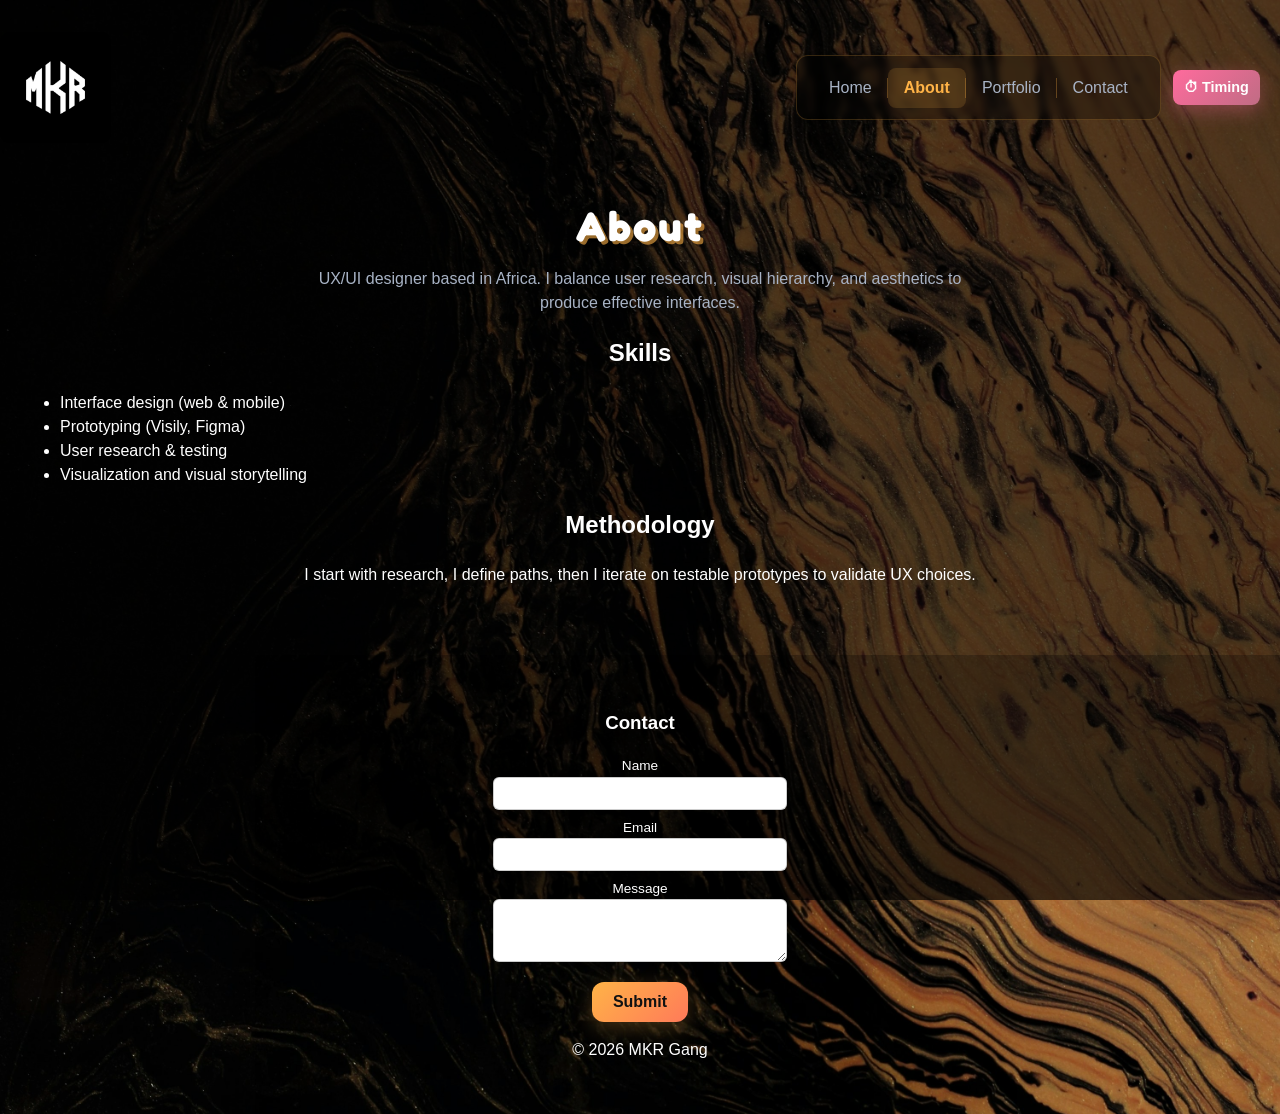
==== about.html @ 8e2d9b53 "update" ====
<!doctype html>
<html lang="en">

<head>
  <meta charset="utf-8">
  <!-- ASTUCE RESPONSIVE: Meta viewport permet l'adaptation au reste de l'écran selon la largeur du device -->
  <meta name="viewport" content="width=device-width, initial-scale=1.0">
  <!-- <meta http-equiv="refresh" content="45"> Auto refresh page after 11sec  -->
  <title>Portfolio — About</title>
  <link rel="stylesheet" href="assets/css/styles.css">
  <link rel="preconnect" href="https://fonts.googleapis.com">
  <link rel="preconnect" href="https://fonts.gstatic.com" crossorigin>
  <link href="https://fonts.googleapis.com/css2?family=Fredoka:wght@400;600;700&family=Markazi+Text:wght@400..700&family=Playfair+Display:ital,wght@0,400..900;1,400..900&family=Vollkorn:ital,wght@0,400..900;1,400..900&display=swap" rel="stylesheet">
</head>

<body>
  <header class="site-header">
    <div class="container header-inner">
      <a class="brand" href="index.html">
        <img src="assets/img/Logo mkr.jpg" alt="mkr-logo">
      </a>
      <div class="header-right">
        <button id="nav-toggle" class="nav-toggle" aria-expanded="false" aria-controls="main-nav">Menu</button>
        <nav id="main-nav" class="main-nav" aria-label="Navigation principale">
          <ul>
            <li><a href="index.html">Home</a></li>
            <li><a href="about.html">About</a></li>
            <li><a href="portfolio.html">Portfolio</a></li>
            <li><a href="index.html#contact">Contact</a></li>
          </ul>
        </nav>
        <a class="btn-timing" href="">⏱ Timing</a>
      </div>
    </div>
  </header>

  <main class="container">
    <h1>About</h1>
    <p class="lead">UX/UI designer based in Africa. I balance user research, visual hierarchy, and aesthetics to produce effective interfaces.</p>

    <section>
      <h2>Skills</h2>
      <ul>
        <li>Interface design (web & mobile)</li>
        <li>Prototyping (Visily, Figma)</li>
        <li>User research & testing</li>
        <li>Visualization and visual storytelling</li>
      </ul>
    </section>

    <section>
      <h2>Methodology</h2>
      <p>I start with research, I define paths, then I iterate on testable prototypes to validate UX choices.</p>
    </section>

  </main>

  <footer class="site-footer">
    <div class="container footer-inner">
      <div class="footer-info">
        <div id="contact" class="footer-contact">
        <h3>Contact</h3>
        <form id="footer-contact-form">
          <label for="name">Name</label>
          <input id="name" name="name" required>
          <label for="email">Email</label>
          <input id="email" name="email" type="email" required>
          <label for="message">Message</label>
          <textarea id="message" name="message" rows="3" required></textarea>
          <button type="submit" class="btn">Submit</button>
          <p id="contact-feedback" class="feedback" aria-live="polite"></p>
        </form>
        <p>&copy; <span id="year"></span> MKR Gang</p>
      </div>
    </div>
  </footer>

  <button id="back-to-top" class="back-to-top" type="button" aria-label="Back to top">↑</button>

  <script src="assets/js/main.js"></script>
</body>
</html>
---- assets/css/styles.css ----
/* ========================================
   DOCUMENTATION: RESPONSIVE DESIGN & TABLET ADAPTATION
   ======================================== 
   
   This CSS file contains a complete responsive strategy with 3 breakpoints:

1. PC (default): 1400px - 1024px

2. TABLET (max-width: 1024px): 1024px - 800px

3. SMALL TABLET (max-width: 800px): less than 800px

BASIC PRINCIPLES:

- Mobile-First vs. Desktop-First: Here we use Desktop-First (PC styles by default, then progressively scale down)

- Fluid vs. Rigid: Dimensions adapt progressively with media queries

- Flexible Grid: Grids transition from 3 columns → 2 columns → 1 column

- Adaptive Images: Images gradually reduce their dimensions

KEY TIPS:

a) Use max-width to apply styles up to a certain width

b) Use rem/em instead of px for better Scalability

c) Test on multiple devices (Chrome DevTools)

d) Avoid overflows by setting `width: 100%` on images

e) Use flexbox/grid for a natural, responsive layout
*/

:root {
  --bg:#0f1724;
  --card:#0b1220;
  --muted:#a8b3c5;
  --accent:#ffb347;
  --accent-2:#ff7a59;
  --white:#ffffff;
  --max-width:1400px;
}

* {
    box-sizing:border-box;
}

/* Guarantee the background spans at least the full viewport height */
html, body {
    min-height: 100%;
}

body {
    font-family:Inter,Segoe UI,Arial,Helvetica,sans-serif;
    margin:0;
    /* Background image for the whole site */
    background-image: url("../img/Portfolio\ bg.jpg");
    background-size: cover;
    background-position: center top;
    background-attachment: fixed;
    background-repeat: no-repeat;
    color:var(--white);
    line-height:1.5;
    animation: slideBackground 15s ease-in-out infinite;
}

@keyframes slideBackground {
    0%, 100% { background-position: center; }
    50% { background-position: calc(center + 20px) calc(center + 20px); }
}

/* Dark overlay to keep text readable; uses a pseudo element so the image stays visible */
body::before {
    content: "";
    position:fixed;
    inset:0;
    background: rgba(0,0,0,0.65); /* adjust alpha for more/less transparency */
    pointer-events:none;
    z-index:0;
}

/* Ensure main structural sections appear above the overlay */
.site-header, main, .site-footer {
    position:relative;
    z-index:1;
}

.container {
    max-width:var(--max-width);
    margin:0 auto;
    padding:1.25rem;
}

.site-header {
    background:transparent;
    padding:.75rem 0;
}

/* Reduce left padding in header so logo sits closer to the viewport edge */
.site-header .container {
    padding-left:0;
    padding-right:1.25rem;
}

.header-inner {
    display:flex;
    align-items:center;
    justify-content:space-between;
    
}

.brand {
    font-weight:700;
    color:var(--white);
    text-decoration:none;
    margin: left -1px; /* nudge the brand slightly left to sit nearer the edge */
}

.brand img {
    display: block;
    width: 111px;
    height: 111px;
    object-fit:cover;
    border-radius:11px;
}

/* Header right group (nav + CTA) */
.header-right {
    display:flex;
    align-items:center;
    gap:0.75rem;
}

.header-cta {
    display:inline-block;
    padding:.4rem .7rem;
    border-radius:8px;
    background:linear-gradient(90deg,var(--accent),var(--accent-2));
    color:#111;
    text-decoration:none;
    font-weight:600;
}

.btn.small {
    padding:.35rem .6rem;
    border-radius:6px;
    font-size:0.95rem;
}

.main-nav {
    background:rgba(0,0,0,0.3);
    padding:0.7rem 1rem;
    border-radius:12px;
    border:1px solid rgba(255,179,71,0.2);
    backdrop-filter:blur(3px);
    opacity: 0;
    transform: translateY(-10px);
    transition: opacity 0.3s ease, transform 0.3s ease;
    pointer-events: none;
}

/* When nav is active (open), apply visible state */
.main-nav, .nav-active {
    opacity: 1;
    transform: translateY(0);
    pointer-events: auto;
}

.main-nav ul {
    list-style:none;
    margin:0;
    padding:0;
    display:flex;
    gap:0;
}

.main-nav li {
    position:relative;
}

.main-nav li:not(:last-child)::after {
    content:"";
    position:absolute;
    right:0;
    top:50%;
    transform:translateY(-50%);
    height:20px;
    width:1px;
    background:rgba(255,179,71,0.3);
}

.main-nav a {
    color:var(--muted);
    text-decoration:none;
    padding:0.5rem 1rem;
    display:block;
    transition:all 0.3s ease;
    position:relative;
}

.main-nav a:hover {
    color:var(--accent);
    background:rgba(255,179,71,0.1);
    border-radius:8px;
}

/* Active navigation link (current page) */
.main-nav a.nav-active {
    color:var(--accent);
    background:rgba(255,179,71,0.15);
    border-radius:8px;
    font-weight:600;
}

.nav-toggle {
    display:none !important;
    position:fixed;
    top:1rem;
    right:1rem;
    z-index:1001;
    background:transparent;
    border:none;
    padding:0;
    width:44px;
    height:44px;
    cursor:pointer;
    -webkit-tap-highlight-color:transparent;
}

.nav-toggle::before, .nav-toggle::after {
    content:'';
    display:block;
    position:absolute;
    width:24px;
    height:2px;
    background:var(--text);
    left:10px;
    transition:transform 0.3s ease, opacity 0.3s ease;
}

.nav-toggle::before {
    top:12px;
}

.nav-toggle::after {
    bottom:12px;
}

/* Middle line (created with box-shadow) */
.nav-toggle {
    box-shadow:inset 0 10px 0 0 var(--text);
    transition:box-shadow 0.3s ease;
}

.nav-toggle[aria-expanded="true"] {
    box-shadow:none;
}

/* Top line rotation */
.nav-toggle[aria-expanded="true"]::before {
    transform:translateY(10px) rotate(45deg);
}

/* Bottom line rotation */
.nav-toggle[aria-expanded="true"]::after {
    transform:translateY(-10px) rotate(-45deg);
}

.nav-toggle:hover {
    opacity:0.8;
}

.hero {
    padding:2rem 0;
    text-align:center;
}

.hero, .lead {
    color:var(--muted);
    max-width:42rem;
    margin:0 auto 0.6rem;
}

/* Cartoon-style heading with playful typography */
h1 {
    font-family:'Fredoka', sans-serif;
    font-size:2.6rem;
    font-weight:700;
    letter-spacing:0.05em;
    color:var(--white);
    text-shadow:3px 3px 0px rgba(255,179,71,0.6), 6px 6px 0px rgba(0,0,0,0.3);
    margin:0 0 0.6rem 0;
}

/* Center h1 and the immediately following paragraph */
h1, h1 + p {
    text-align: center;
}

/* Center paragraphs within main (for about.html and similar pages) */
main p {
    text-align: center;
}

/* Center all second-level headings */
h2 {
    text-align: center;
    margin-left: 0;
    margin-right: 0;
}

/* Hero image: crop, center and optimized for PC */
.hero-img {
    /*
    ASTUCE RESPONSIVE: object-fit et object-position permettent de contrôler 
    comment l'image se redimensionne
    - object-fit: cover = l'image remplit tout l'espace sans distortion
    - object-position: center = garde le centre de l'image visible
    
    ASTUCE: Les dimensions (320x320px) seront réduites progressivement en media query:
    - Tablette: 320x320px (même taille)
    - Petite tablette: 280x280px (réduction de 12%)
    - Mobile: 200x200px (réduction supplémentaire de 28%)
    */
    display:block;
    width: 320px;
    height:320px;
    margin:0 auto 0.9rem;
    object-fit:cover;
    object-position:center;
    border-radius:8px;
    box-shadow:0 8px 20px rgba(0,0,0,0.4);
}

/* Scroll / reveal animations */
.animate-fade {
    opacity:0;
    transform:translateY(18px);
    transition:opacity 600ms cubic-bezier(.22,.9,.36,1), transform 600ms cubic-bezier(.22,.9,.36,1);
    will-change: opacity, transform;
}

.animate-fade.in-view {
    opacity:1;
    transform:translateY(0);
}

/* Parallax container hint */
.parallax {
    transform:translateY(0);
    will-change:transform;
}

/* Elegant CTA buttons */
.btn {
    background:linear-gradient(135deg,var(--accent),var(--accent-2));
    color:#111;
    padding:.7rem 1.3rem;
    border-radius:12px;
    border:none;
    text-decoration:none;
    cursor:pointer;
    font-weight:600;
    font-size:1rem;
    transition:all 0.3s cubic-bezier(0.34, 1.56, 0.64, 1);
    box-shadow:0 6px 20px rgba(255,179,71,0.25);
    display:inline-block;
    position:relative;
    overflow:hidden;
}

.btn::before {
    content:"";
    position:absolute;
    inset:0;
    background:linear-gradient(135deg,rgba(255,255,255,0.2),transparent);
    opacity:0;
    transition:opacity 0.3s ease;
}

.btn:hover {
    transform:translateY(-3px);
    box-shadow:0 12px 30px rgba(255,179,71,0.35);
}

.btn:hover::before {
    opacity:1;
}

.btn.small {
    padding:.5rem .9rem;
    font-size:0.9rem;
    border-radius:10px;
}

.back-to-top {
    position:fixed;
    right:1.15rem;
    bottom:1.15rem;
    width:46px;
    height:46px;
    display:flex;
    align-items:center;
    justify-content:center;
    border:none;
    border-radius:50%;
    background:linear-gradient(135deg,var(--accent),var(--accent-2));
    color:#111;
    font-weight:700;
    cursor:pointer;
    box-shadow:0 10px 28px rgba(0,0,0,0.35);
    opacity:0;
    transform:translateY(12px);
    transition:opacity 0.25s ease, transform 0.25s ease;
    z-index:1400;
    pointer-events:none;
}

.back-to-top.show {
    opacity:1;
    transform:translateY(0);
    pointer-events:auto;
}

.back-to-top:focus-visible {
    outline:2px solid var(--accent);
    outline-offset:3px;
}

.grid {
    /* 
    ASTUCE RESPONSIVE: grid-template-columns avec repeat() permet une adaptation facile
    - repeat(3, 1fr) = 3 colonnes égales (1fr = 1 fraction unit = 33.33% chacune)
    - Cette valeur sera modifiée en media query pour tablette: repeat(2, 1fr)
    - Puis en petite tablette: 1fr (une seule colonne)
    */
    display:grid;
    grid-template-columns:repeat(3,1fr);
    gap:2rem; /* Espace entre les éléments */
    margin-top:2rem;
}

.card-link {
    display:block;
    text-decoration:none;
    color:inherit;
    height:100%;
}

.card {
    background:rgba(255,255,255,0.03);
    padding:1rem;
    border-radius:10px;
    transition:all 0.35s cubic-bezier(0.34,1.56,0.64,1);
    cursor:pointer;
    height:100%;
    display:flex;
    flex-direction:column;
}

.card:hover {
    background:rgba(255,255,255,0.08);
    transform:translateY(-6px);
    box-shadow:0 12px 30px rgba(255,179,71,0.2);
}

.card img {
    width:100%;
    height:220px;
    object-fit:cover;
    border-radius:6px;
    transition:transform 0.35s cubic-bezier(0.34,1.56,0.64,1);
}

.card:hover img {
    transform:scale(1.05);
}

.card h3 {
    color:var(--accent);
    transition:color 0.35s ease;
}

.card:hover h3 {
    color:var(--accent-2);
}

.about-preview {
    padding:2rem;
    text-align:center;
    margin:2rem 0;
}

.about-preview h2 {
    margin-bottom:1.5rem;
}

.about-content {
    max-width:600px;
    margin:0 auto;
}

.about-content p {
    font-size:1rem;
    line-height:1.6;
    margin-bottom:1rem;
    color:var(--muted);
}

.about-highlights {
    list-style: none;
    padding:0;
    display:flex;
    flex-wrap:wrap;
    justify-content:center;
    gap:1rem;
    margin:1.5rem 0;
}

.about-highlights li {
    background:rgba(255,179,71,0.1);
    color:var(--accent);
    border:1px solid rgba(255,179,71,0.3);
    border-radius:6px;
    font-size:0.9rem;
    padding:0.5rem 1rem;
    display:inline-block;
}

.about-preview a {
    color:var(--accent-2);
    text-decoration:none;
    font-weight:600;
}

.about-preview a:hover {
    text-decoration:underline;
}
 
.site-footer {
    background:rgba(0,0,0,0.25);
    padding:1rem 0;
    margin-top:2rem;
}

.footer-inner {
    display:flex;
    flex-wrap:wrap;
    gap:1rem;
    align-items:flex-start;
    justify-content:center;
}

.footer-contact {
    min-width:260px;
    max-width:400px;
    text-align:center;
}

footer label {
    display:block;
    font-size:.85rem;
    margin-top:.5rem;
}

footer input, footer textarea {
    width:100%;
    padding:.5rem;
    border-radius:6px;
    border:1px solid rgba(0,0,0,0.2);
    background:#ffffff;
    color:#222222;
    font-family:inherit;
    transition:border-color 0.25s ease, box-shadow 0.25s ease;
}

footer input:focus, footer textarea:focus {
    outline:none;
    border-color:var(--accent);
    box-shadow:0 0 8px rgba(255,179,71,0.3);
}

footer input::placeholder, footer textarea::placeholder {
    color:#888888;
}

footer textarea {
    margin-bottom:0.8rem;
}

.feedback {
    margin-top:.5rem;
    color:var(--accent);
}

.portfolio-grid {
    /* 
    ASTUCE RESPONSIVE: Même logique que .grid
    - Commence avec 3 colonnes sur PC
    - Passe à 2 colonnes en tablette (max-width: 1024px)
    - Passe à 1 colonne en petite tablette (max-width: 800px)
    - Cela maximise l'utilisation de l'espace à chaque taille d'écran
    */
    display:grid;
    grid-template-columns:repeat(3,1fr);
    gap:2rem;
}

.project {
    background:rgba(255,255,255,0.02);
    padding:1rem;
    border-radius:8px;
}

.project img {
    width:100%;
    height:280px;
    object-fit:cover;
    border-radius:6px;
}

.view-btn {
    margin-top:.5rem;
    background:transparent;
    border:1px solid var(--accent);
    color:var(--accent);
    padding:.4rem .6rem;
    border-radius:6px;
    cursor:pointer;
}

.modal {
    position:fixed;
    inset:0;
    display:none;
    align-items:center;
    justify-content:center;
    background:rgba(0,0,0,0.6);
}

/* modal visibility controlled by aria-hidden attribute */
.modal[aria-hidden="false"] {
    display:flex;
}

.modal .modal-content {
    transform:translateY(10px) scale(0.98);
    opacity:0;
    transition:transform 300ms cubic-bezier(.2,.9,.3,1), opacity 250ms ease;
}

.modal[aria-hidden="false"] .modal-content {
    transform:translateY(0) scale(1);
    opacity:1;
}

.modal-content {
    background:var(--card);
    padding:1rem;
    border-radius:10px;
    max-width:900px;
    width:95%;
    color:var(--muted);
}

.modal-close {
    background:transparent;
    border:0;
    color:var(--accent);
    cursor:pointer;
}

/* Submit confirmation overlay + modal */
.submit-overlay {
    position:fixed;
    inset:0;
    display:none;
    align-items:center;
    justify-content:center;
    background:rgba(0,0,0,0.6);
    z-index:12000;
}

.submit-overlay[aria-hidden="false"] {
    display:flex;
}

.submit-modal {
    background:var(--card);
    color:var(--white);
    padding:1.25rem 1.5rem;
    border-radius:12px;
    max-width:420px;
    width:90%;
    text-align:center;
    box-shadow:0 12px 40px rgba(0,0,0,0.6);
    transform:translateY(8px) scale(0.98);
    opacity:0;
    transition:transform 260ms cubic-bezier(.2,.9,.3,1), opacity 260ms ease;
}

.submit-overlay[aria-hidden="false"] .submit-modal {
    transform:translateY(0) scale(1);
    opacity:1;
}

.submit-modal h3 { 
    margin-top:0;
    color:var(--accent); 
}

.submit-modal p { 
    color:var(--muted); 
    margin:.5rem 0 1rem; 
}

.submit-modal .close-submit { 
    display:inline-block;
    padding:.5rem .9rem; 
    border-radius:8px; 
    background:linear-gradient(135deg,var(--accent),var(--accent-2)); 
    color:#111; 
    border:0; 
    cursor:pointer; 
    font-weight:600; 
}

/* Blinking Timing button */
@keyframes blink {
    0%, 49%, 100% { opacity: 1; }
    50%, 99% { opacity: 0.3; }
}

.btn-timing {
    display:inline-block;
    padding:.4rem .7rem;
    border-radius:8px;
    background:linear-gradient(135deg,#ff6b9d,#c06c84);
    color:#ffffff;
    text-decoration:none;
    font-weight:600;
    border:none;
    cursor:pointer;
    font-size:0.9rem;
    animation:blink 1.5s ease-in-out infinite;
    box-shadow:0 6px 20px rgba(255,107,157,0.35);
    transition:transform 0.3s cubic-bezier(0.34, 1.56, 0.64, 1);
}

.btn-timing:hover {
    animation:none;
    opacity:1 !important;
    transform:translateY(-3px);
    box-shadow:0 12px 30px rgba(255,107,157,0.5);
}

.music-toggle {
    position: fixed;
    bottom: 5rem;
    right: 1.15rem;
    width: 46px;
    height: 46px;
    border: none;
    border-radius: 50%;
    background: linear-gradient(135deg, var(--accent), var(--accent-2));
    font-size: 1.4rem;
    cursor: pointer;
    box-shadow: 0 10px 28px rgba(0,0,0,0.35);
    z-index: 1400;
    transition: transform 0.3s ease;
}

.music-toggle:hover {
    transform: scale(1.1);
}

/* ========================================
   MEDIA QUERIES TABLETTE (768px - 1024px)
   ======================================== 
   
   TECHNIQUE: Les media queries utilisent @media pour appliquer des styles
   conditionnels selon la largeur de l'écran. On cible les tablettes entre 
   768px et 1024px de largeur.
   
   ASTUCE 1: max-width pour cibler les écrans JUSQU'À une largeur donnée
   ASTUCE 2: min-width pour cibler les écrans À PARTIR d'une largeur donnée
   ASTUCE 3: Utiliser des proportions plutôt que des pixels fixes pour plus
             de flexibilité et d'adaptation
   ASTUCE 4: Réduire progressivement les éléments sans les supprimer complètement
*/

@media (max-width: 1024px) {
    /* ========== ASTUCE: Augmenter le padding pour mieux utiliser l'espace tablette ========== */
    .container {
        padding: 1.5rem;
    }
    
    /* ========== ASTUCE: Réduire la largeur max pour laisser des marges visibles ========== */
    :root {
        --max-width: 1000px;
    }
    
    /* ========== ASTUCE: Adapter le titre principal à la taille écran tablette ========== */
    h1 {
        font-size: 2.4rem; /* Réduit de 3rem (-20%) */
        text-shadow: 2px 2px 0px rgba(255,179,71,0.6), 4px 4px 0px rgba(0,0,0,0.3);
        letter-spacing: 0.03em;
        margin: 0 0 0.6rem 0;  /* Réduit de 0.8rem */
    }
    
    /* ========== ASTUCE: Adapter l'image hero pour tablette (pas d'excès de hauteur) ========== */
    .hero-img {
        width: 320px;  /* Réduit de 400px (-20%) */
        height: 320px;
        margin: 0 auto 0.6rem;  /* Réduit de 0.8rem */
    }
    
    /* ========== ASTUCE: Adapter l'espace entre les colonnes (gap) ========== 
       Le gap réduit progressivement:
       - PC: 2rem (32px) - plus d'espace entre colonnes sur grand écran
       - Tablette: 1.5rem (24px) - espace intermédiaire
       - Petite tablette: gap normal car une colonne = pas de gap horizontal
    */
    .grid {
        grid-template-columns: repeat(2, 1fr);
        gap: 1.5rem;
        margin-top: 1.5rem;
    }
    
    /* ========== ASTUCE: Réduire la hauteur des images dans les cartes ========== */
    .card img {
        height: 200px; /* Réduit de 220px */
    }
    
    /* ========== ASTUCE: Réduire le padding des cartes pour économiser l'espace ========== */
    .card {
        padding: 0.8rem;
    }
    
    /* ========== ASTUCE: Réduire l'espace entre les sections ========== */
    .hero {
        padding: 3rem 0; /* Réduit de 4rem */
    }
    
    /* ========== ASTUCE: Adapter le portfolio grid à 2 colonnes aussi ========== */
    .portfolio-grid {
        grid-template-columns: repeat(2, 1fr);
        gap: 1.5rem;
    }
    
    /* ========== ASTUCE: Réduire la hauteur des images projet ========== */
    .project img {
        height: 240px; /* Réduit de 280px */
    }
    
    /* ========== ASTUCE: Adapter le layout flexbox de l'en-tête pour tablette ========== */
    .header-inner {
        gap: 0.5rem; /* Réduit l'espace entre éléments */
    }
    
    /* ========== ASTUCE: Réduire l'image du logo légèrement pour tablette ========== */
    .brand img {
        width: 95px; /* Réduit de 111px */
        height: 95px;
    }
    
    /* ========== ASTUCE: Adapter la police du bouton timing ========== */
    .btn-timing {
        padding: 0.35rem 0.6rem;
        font-size: 0.8rem;
    }
    
    /* ========== ASTUCE: Réduire les dimensions du modal pour mieux s'adapter ========== */
    .modal-content {
        width: 90%;
        padding: 1rem;
    }
    
    /* ========== ASTUCE: Adapter la section about-preview pour tablette ========== */
    .about-preview {
        padding:1.5rem;
    }
    
    .about-highlights li {
        padding:0.4rem 0.8rem;
        font-size:0.85rem;
    }
    
    /* ========== ASTUCE: Réduire le padding du footer ========== */
    .site-footer {
        padding: 0.8rem 0; /* Réduit de 1rem 0 */
    }
    
    /* ========== ASTUCE: Adapter la largeur du conteneur footer ========== */
    .footer-contact {
        min-width: 220px;
        max-width: 350px;
    }
}

/* ========================================
   MEDIA QUERIES TABLETTE PETITE (768px - 800px)
   ======================================== 
   ASTUCE: Créer une 2e media query pour les petites tablettes afin d'affiner 
   encore plus l'adaptation. C'est comme avoir des breakpoints multiples.
*/

@media (max-width: 800px) {
    /* ========== ASTUCE: Passer à 1 colonne pour les très petits écrans tablette ========== */
    .grid {
        grid-template-columns: 1fr; /* Une seule colonne pour utiliser toute la largeur */
    }
    
    .portfolio-grid {
        grid-template-columns: 1fr;
    }
    
    /* ========== ASTUCE: Adapter les dimensions des images hero pour petit écran ========== */
    .hero-img {
        width: 280px;  /* Réduit de 350px (-20%) */
        height: 280px;
        margin: 0 auto 0.5rem;
    }
    
    /* ========== ASTUCE: Réduire la police du titre pour petit écran tablette ========== */
    h1 {
        font-size: 1.9rem;  /* Réduit de 2.4rem (-21%) */
        text-shadow: 1px 1px 0px rgba(255,179,71,0.6), 3px 3px 0px rgba(0,0,0,0.3);
        margin: 0 0 0.4rem 0;
    }
    
    /* ========== ASTUCE: Réduire le padding général pour petit écran ========== */
    .container {
        padding: 1rem;
    }
}

/* ========================================
   MEDIA QUERIES MOBILE (≤480px)
   ======================================== 
   
   TECHNIQUE: Breakpoint pour mobiles (smartphones)
   S'applique à tous les écrans jusqu'à 480px de largeur
   
   ASTUCE 1: Les mobiles ont l'écran très étroit = optimisation l'espace vertical
   ASTUCE 2: Réduire drastiquement les dimensions (images petites, texte compact)
   ASTUCE 3: Augmenter la taille des boutons pour tactile (min 44×44px)
   ASTUCE 4: Masquer les éléments secondaires si nécessaire
   ASTUCE 5: Utiliser des marges minimales pour maximiser le contenu
*/

@media (max-width: 480px) {
    /* ========== ASTUCE: Réduire drastiquement la largeur max pour mobile ========== */
    :root {
        --max-width: 100%;
    }

    /* Assurer que le fond couvre bien tout l'écran mobile (fix pour iOS) */
    body {
        min-height: 100vh;
        background-size: cover;
        background-position: center top;
        background-attachment: scroll;
    }
    
    /* ========== ASTUCE: Réduire le padding container pour maximiser contenu ========== */
    .container {
        padding: 0.75rem;
    }
    
    /* ========== ASTUCE: Adapter le header pour petit écran ========== */
    .site-header .container {
        padding-left: 0.5rem;
        padding-right: 0.5rem;
    }
    
    /* ========== ASTUCE: Réduire logo mobile pour économiser espace horizontal ========== */
    .brand img {
        width: 70px;      /* Réduit de 95px (-26%) */
        height: 70px;
    }
    
    /* ========== ASTUCE: Adapter la navigation mobile (overlay fullscreen) ========== */
    .main-nav {
        display:block;
        position:fixed;
        top:0;
        left:0;
        width:100%;
        height:100%;
        background:linear-gradient(135deg, rgba(0,0,0,0.95), rgba(40,40,60,0.95));
        padding:5rem 1rem 2rem;
        border-radius:0;
        border:none;
        -webkit-backdrop-filter:blur(10px);
        backdrop-filter:blur(10px);
        z-index:1000;
        overflow-y:auto;
    }

    .main-nav ul {
        flex-direction:column;
        gap:0;
    }

    .main-nav li {
        margin-bottom:0;
    }

    .main-nav a {
        display:block;
        padding:1rem;
        font-size:1.1rem;
        border-radius:8px;
        margin-bottom:0.5rem;
    }

    .main-nav li:not(:last-child)::after {
        display:none;
    }
    
    /* ========== ASTUCE: Afficher le bouton menu pour mobile ========== */
    .nav-toggle {
        display:inline-block !important;
    }
    
    /* ========== ASTUCE: Réduire espace header ========== */
    .header-right {
        gap: 0.3rem;
    }
    
    /* ========== ASTUCE: Titre ultra-compact pour mobile ========== */
    h1 {
        font-size: 1.6rem;  /* Réduit de 2.2rem (-27%) */
        text-shadow: 1px 1px 0px rgba(255,179,71,0.4), 2px 2px 0px rgba(0,0,0,0.2);
        letter-spacing: 0.01em;
        margin: 0 0 0.25rem 0;  /* Réduit de 0.5rem */
        line-height: 1.1;
    }
    
    /* ========== ASTUCE: Réduire padding section hero pour mobile ========== */
    .hero {
        padding: 0.75rem 0;  /* Réduit de 3rem → 0.75rem pour compacité */
    }
    
    /* ========== ASTUCE: Image hero réduite pour afficher tous éléments au-dessus du pli ========== */
    .hero-img {
        width: 200px;      /* Réduit de 350px (-43%) pour laisser place au contenu */
        height: 200px;
        margin: 0 auto 0.4rem;
        border-radius: 6px;
    }
    
    /* ========== ASTUCE: Réduire la taille du lead text et espacement ========== */
    .hero, .lead {
        font-size: 0.85rem;
        max-width: 100%;
        margin: 0 auto 0.5rem;  /* Réduit de 0.75rem */
        line-height: 1.3;
    }
    
    /* ========== ASTUCE: Réduire bouton pour mobile (mais reste cliquable ≥44px) ========== */
    .btn {
        padding: 0.5rem 1rem;
        font-size: 0.85rem;
        border-radius: 8px;
        min-height: 44px;
    }
    
    /* ========== ASTUCE: Grille mobile = 1 colonne ========== */
    .grid {
        grid-template-columns: 1fr;
        gap: 1rem;
        margin-top: 1rem;
    }
    
    /* ========== ASTUCE: Réduire images cartes pour mobile ========== */
    .card img {
        height: 180px;  /* Réduit de 200px */
    }
    
    /* ========== ASTUCE: Réduire padding cartes ========== */
    .card {
        padding: 0.6rem;
    }
    
    /* ========== ASTUCE: Réduire police carte pour compact ========== */
    .card h3 {
        font-size: 0.95rem;
    }
    
    /* ========== ASTUCE: Portfolio grid mobile ========== */
    .portfolio-grid {
        grid-template-columns: 1fr;
        gap: 0.8rem;
    }
    
    /* ========== ASTUCE: Réduire images projets mobile ========== */
    .project img {
        height: 220px;  /* Réduit de 240px */
    }
    
    /* ========== ASTUCE: Réduire padding projet ========== */
    .project {
        padding: 0.6rem;
    }
    
    /* ========== ASTUCE: Adapter about-preview pour mobile ========== */
    .about-preview {
        padding:1rem;
    }
    
    .about-content p {
        font-size:0.9rem;
        margin-bottom:0.8rem;
    }
    
    .about-highlights {
        gap:0.6rem;
    }
    
    .about-highlights li {
        padding:0.35rem 0.7rem;
        font-size:0.8rem;
    }
    
    /* ========== ASTUCE: Footer responsive mobile ========== */
    .site-footer {
        padding: 0.5rem 0;
    }
    
    /* ========== ASTUCE: Layout footer mobile ========== */
    .footer-inner {
        flex-direction: column;
        gap: 0.8rem;
    }
    
    /* ========== ASTUCE: Contact form mobile ========== */
    .footer-contact {
        min-width: 100%;
        max-width: 100%;
        width: 100%;
    }
    
    /* ========== ASTUCE: Inputs form mobile ========== */
    footer input, footer textarea {
        padding: 0.4rem;
        font-size: 0.9rem;
    }
    
    /* ========== ASTUCE: Bouton timing mobile ========== */
    .btn-timing {
        padding: 0.3rem 0.5rem;
        font-size: 0.75rem;
    }
    
    /* ========== ASTUCE: Modal mobile - plein écran ========== */
    .modal-content {
        width: 95%;
        max-width: 95vw;
        padding: 0.8rem;
        max-height: 90vh;
        overflow-y: auto;
    }
    
    /* ========== ASTUCE: Submit modal mobile ========== */
    .submit-modal {
        width: 90%;
        padding: 1rem 1.2rem;
        border-radius: 10px;
    }
    
    /* ========== ASTUCE: Réduire h2 pour mobile ========== */
    h2 {
        font-size: 1.5rem;
    }
    
    /* ========== ASTUCE: Section padding mobile minimal ========== */
    .featured {
        padding: 1rem 0;
    }
}
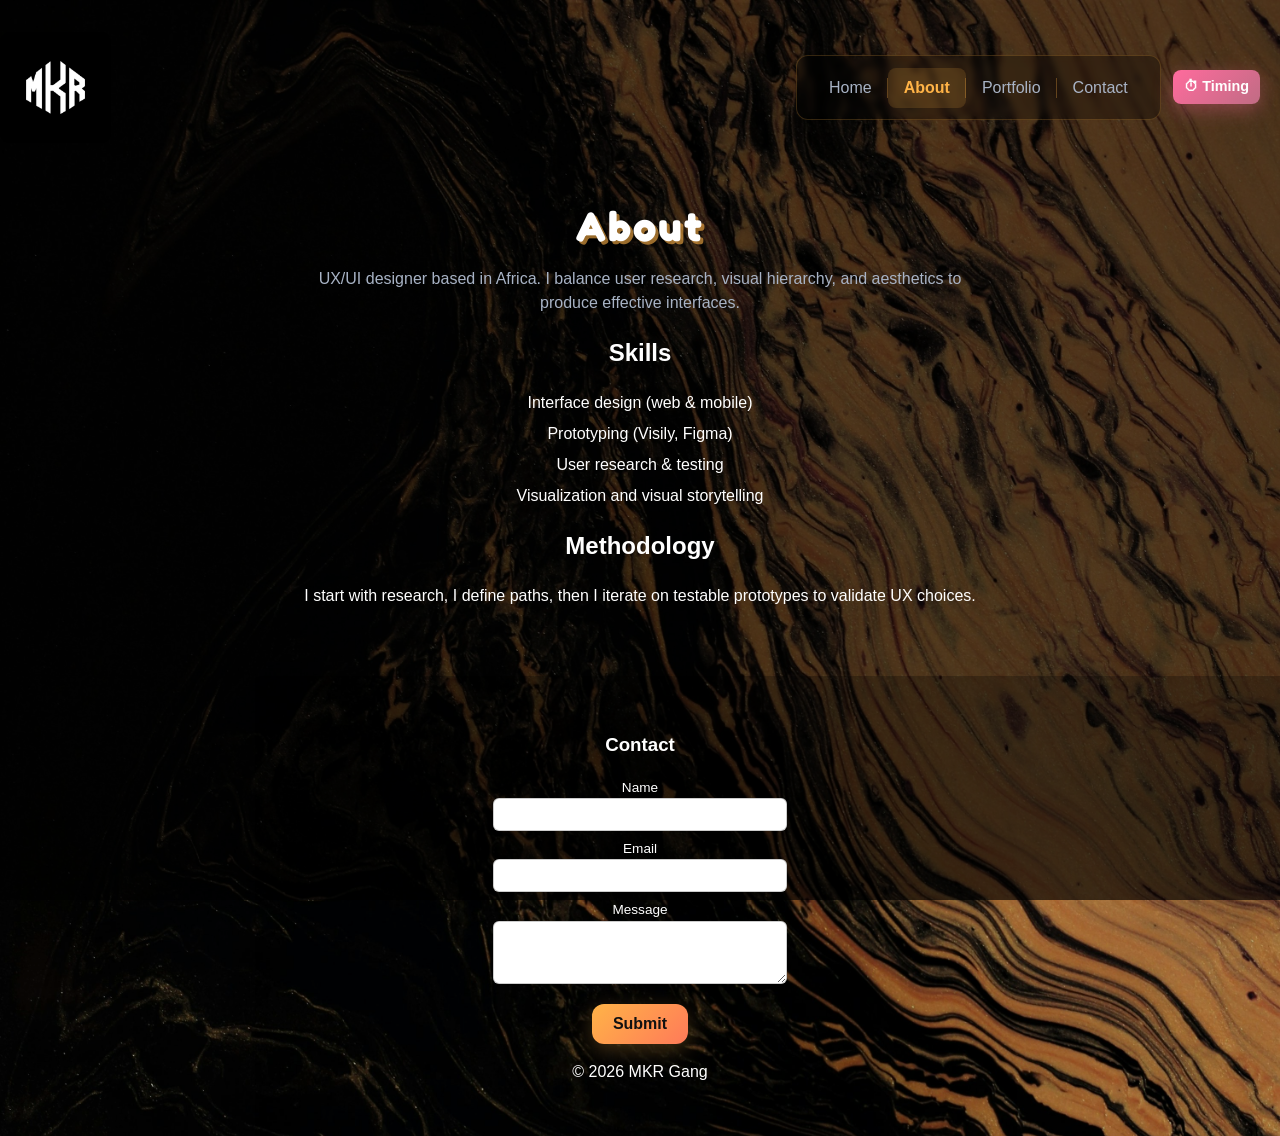
==== commit 797da4ae: "First Commit" ====
--- a/about.html
+++ b/about.html
@@ -38,7 +38,7 @@
     <h1>About</h1>
     <p class="lead">UX/UI designer based in Africa. I balance user research, visual hierarchy, and aesthetics to produce effective interfaces.</p>
 
-    <section>
+    <section class="skills">
       <h2>Skills</h2>
       <ul>
         <li>Interface design (web & mobile)</li>
--- a/assets/css/styles.css
+++ b/assets/css/styles.css
@@ -154,7 +154,7 @@
     padding:0.7rem 1rem;
     border-radius:12px;
     border:1px solid rgba(255,179,71,0.2);
-    backdrop-filter:blur(3px);
+    backdrop-filter:blur(3px); /* 'backdrop-filter' is not supported by Safari, Safari on iOS. Add '-webkit-backdrop-filter' to support Safari 9+, Safari on iOS 9+.*/
     opacity: 0;
     transform: translateY(-10px);
     transition: opacity 0.3s ease, transform 0.3s ease;
@@ -609,16 +609,27 @@
 }
 
 .project {
-    background:rgba(255,255,255,0.02);
-    padding:1rem;
-    border-radius:8px;
+    background: linear-gradient(180deg, rgba(255,255,255,0.02), rgba(255,255,255,0.01));
+    padding:1.1rem;
+    border-radius:10px;
+    border: 1px solid rgba(255,255,255,0.04);
+    box-shadow: 0 6px 18px rgba(3,6,14,0.35);
+    display:flex;
+    flex-direction:column;
+    gap:0.85rem;
+    transition: transform 220ms cubic-bezier(.22,1,.36,1), box-shadow 220ms ease;
+}
+
+.project:hover {
+    transform: translateY(-6px);
+    box-shadow: 0 18px 36px rgba(3,6,14,0.45);
 }
 
 .project img {
     width:100%;
-    height:280px;
+    height:220px;
     object-fit:cover;
-    border-radius:6px;
+    border-radius:8px;
 }
 
 .view-btn {
@@ -629,48 +640,23 @@
     padding:.4rem .6rem;
     border-radius:6px;
     cursor:pointer;
-}
-
-.modal {
-    position:fixed;
-    inset:0;
-    display:none;
-    align-items:center;
-    justify-content:center;
-    background:rgba(0,0,0,0.6);
-}
-
-/* modal visibility controlled by aria-hidden attribute */
-.modal[aria-hidden="false"] {
-    display:flex;
-}
-
-.modal .modal-content {
-    transform:translateY(10px) scale(0.98);
-    opacity:0;
-    transition:transform 300ms cubic-bezier(.2,.9,.3,1), opacity 250ms ease;
-}
-
-.modal[aria-hidden="false"] .modal-content {
-    transform:translateY(0) scale(1);
-    opacity:1;
-}
-
-.modal-content {
-    background:var(--card);
-    padding:1rem;
-    border-radius:10px;
-    max-width:900px;
-    width:95%;
-    color:var(--muted);
-}
-
-.modal-close {
-    background:transparent;
-    border:0;
-    color:var(--accent);
-    cursor:pointer;
-}
+    text-decoration: none;
+    display: inline-flex;
+    align-items: center;
+    justify-content: center;
+}
+
+/* Ensure link-like buttons don't show underline on hover/focus and center inside project cards */
+.view-btn:hover,
+.view-btn:focus {
+    text-decoration: none;
+}
+
+.project .view-btn {
+    align-self: center;
+}
+
+/* project modal removed (no longer used) */
 
 /* Submit confirmation overlay + modal */
 .submit-overlay {
@@ -727,10 +713,20 @@
     font-weight:600; 
 }
 
-/* Blinking Timing button */
+/* Blinking Timing button (smooth pulse) */
 @keyframes blink {
-    0%, 49%, 100% { opacity: 1; }
-    50%, 99% { opacity: 0.3; }
+    0% {
+        opacity: 1;
+        transform: translateY(0);
+    }
+    50% {
+        opacity: 0.35;
+        transform: translateY(-2px);
+    }
+    100% {
+        opacity: 1;
+        transform: translateY(0);
+    }
 }
 
 .btn-timing {
@@ -744,13 +740,16 @@
     border:none;
     cursor:pointer;
     font-size:0.9rem;
-    animation:blink 1.5s ease-in-out infinite;
+    /* smoother, slightly slower pulse and gentle motion */
+    animation:blink 2.4s cubic-bezier(0.4, 0, 0.2, 1) infinite;
+    will-change: opacity, transform;
     box-shadow:0 6px 20px rgba(255,107,157,0.35);
-    transition:transform 0.3s cubic-bezier(0.34, 1.56, 0.64, 1);
+    transition:transform 0.28s cubic-bezier(0.22, 1, 0.36, 1), box-shadow 0.28s ease, opacity 0.25s ease;
 }
 
 .btn-timing:hover {
-    animation:none;
+    /* pause the animation on hover for a steady visible state */
+    animation-play-state: paused;
     opacity:1 !important;
     transform:translateY(-3px);
     box-shadow:0 12px 30px rgba(255,107,157,0.5);
@@ -872,11 +871,7 @@
         font-size: 0.8rem;
     }
     
-    /* ========== ASTUCE: Réduire les dimensions du modal pour mieux s'adapter ========== */
-    .modal-content {
-        width: 90%;
-        padding: 1rem;
-    }
+    /* project modal removed (no longer used) */
     
     /* ========== ASTUCE: Adapter la section about-preview pour tablette ========== */
     .about-preview {
@@ -1156,14 +1151,7 @@
         font-size: 0.75rem;
     }
     
-    /* ========== ASTUCE: Modal mobile - plein écran ========== */
-    .modal-content {
-        width: 95%;
-        max-width: 95vw;
-        padding: 0.8rem;
-        max-height: 90vh;
-        overflow-y: auto;
-    }
+    /* project modal removed (no longer used) */
     
     /* ========== ASTUCE: Submit modal mobile ========== */
     .submit-modal {
@@ -1181,4 +1169,19 @@
     .featured {
         padding: 1rem 0;
     }
+}
+
+/* Center content for Skills section */
+.skills ul {
+    list-style: none;
+    padding-left: 0;
+    margin: 0.6rem 0 1rem 0;
+    display: flex;
+    flex-direction: column;
+    align-items: center;
+    text-align: center;
+    gap: .45rem;
+}
+.skills li {
+    max-width: 56rem;
 }
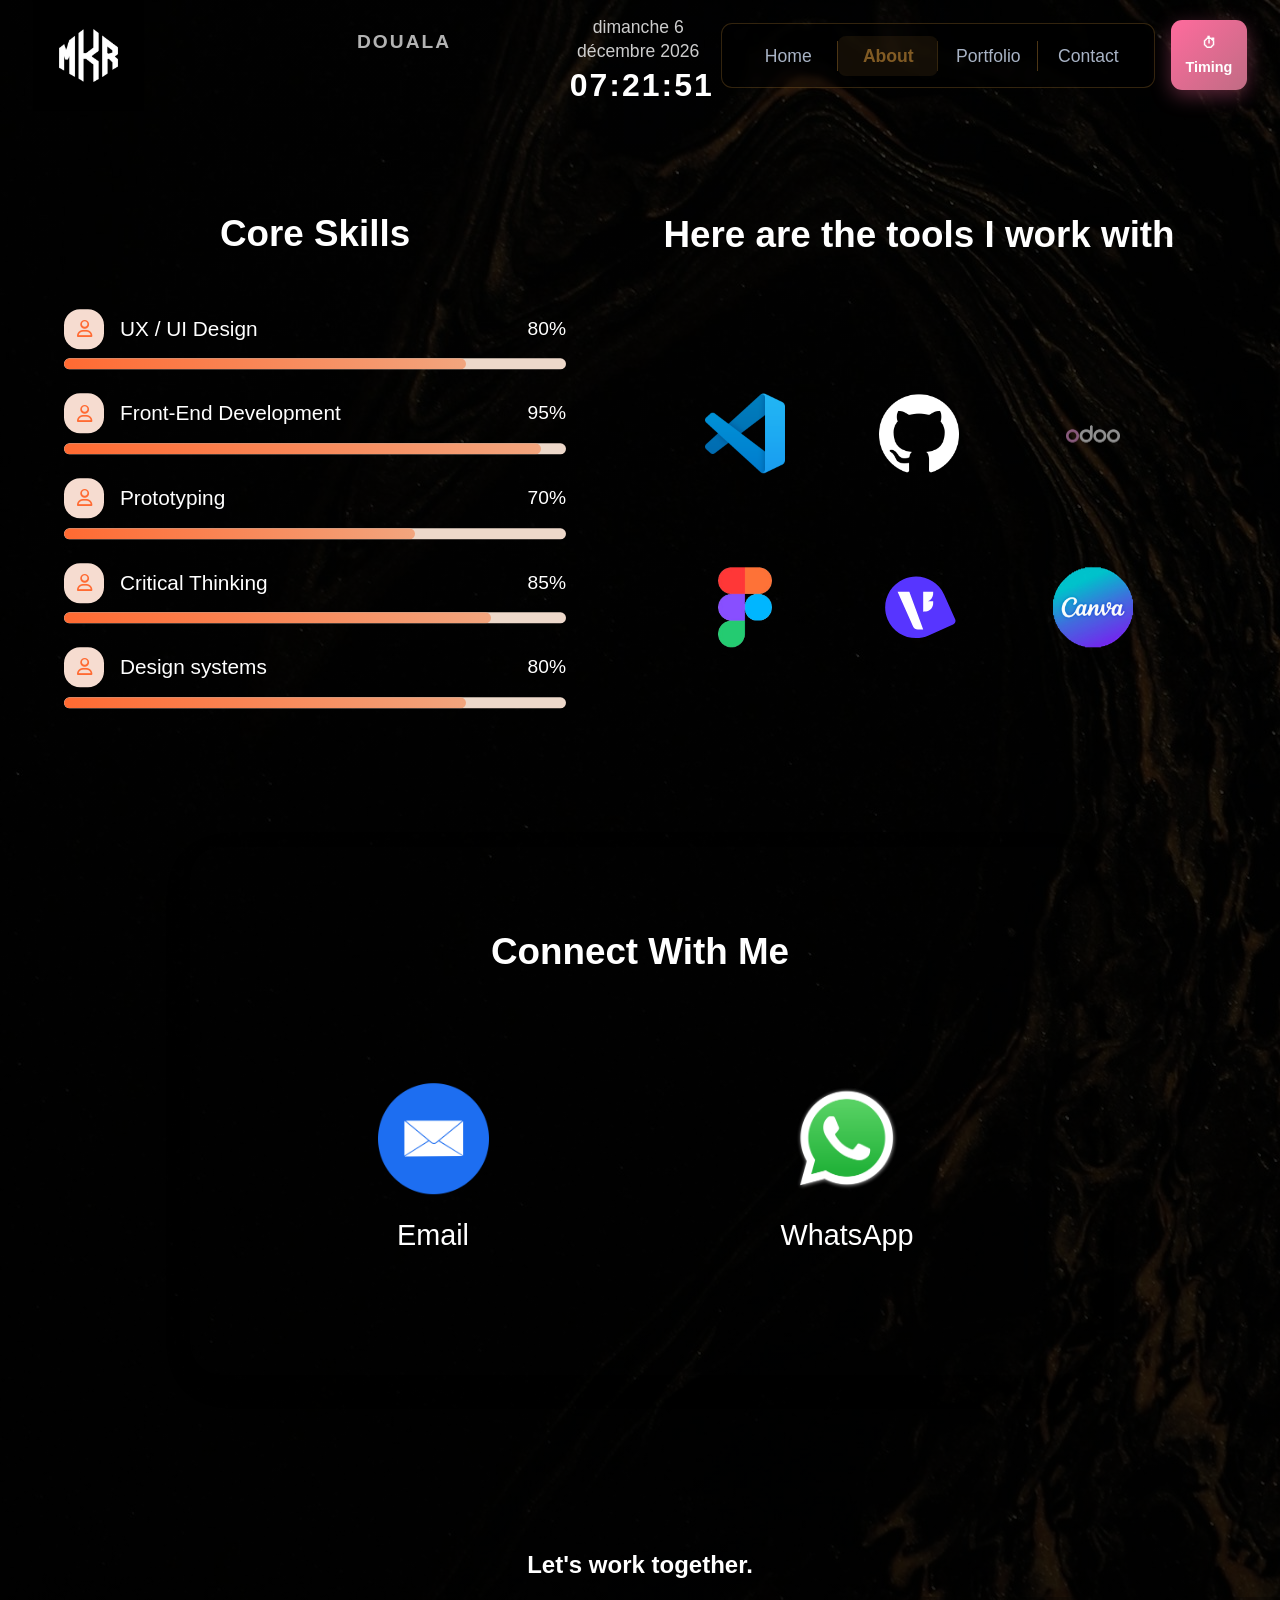
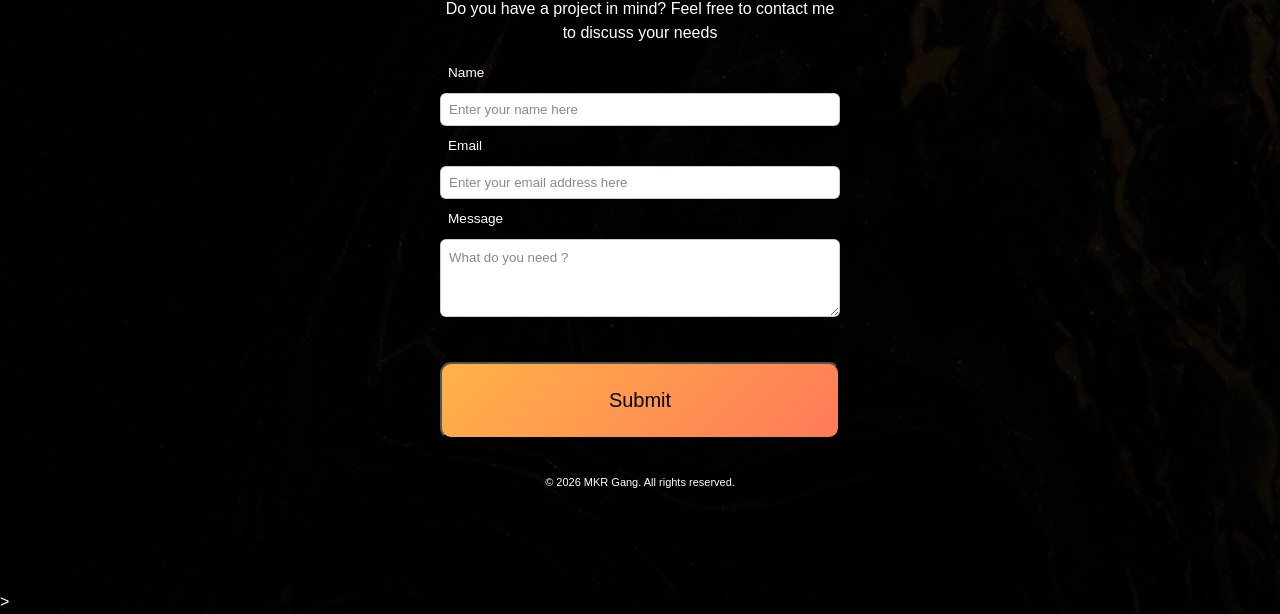
==== commit 1a2056c3: "Add modal, parallax, and storage management functionalities; update HTML structure and improve SEO" ====
--- a/about.html
+++ b/about.html
@@ -1,12 +1,20 @@
-<!doctype html>
+<!DOCTYPE html>
 <html lang="en">
 
 <head>
   <meta charset="utf-8">
-  <!-- ASTUCE RESPONSIVE: Meta viewport permet l'adaptation au reste de l'écran selon la largeur du device -->
   <meta name="viewport" content="width=device-width, initial-scale=1.0">
-  <!-- <meta http-equiv="refresh" content="45"> Auto refresh page after 11sec  -->
-  <title>Portfolio — About</title>
+  <meta name="description" content="I am a UX/UI designer, passionate about creating inclusive and aesthetically pleasing interfaces."/>      <!-- provide a short description for the web page and impacting SEO -->
+  <meta name="theme-color" content="#0f172a">
+  <!-- <meta http-equiv="refresh" content="11"> Auto refresh page after 11sec  -->
+  <title>Portfolio — Victor Eric MOUKOURI</title>
+  <link rel="preload" as="image" href="assets/img/Portfolio-bg.jpg"/>
+  <link rel="icon" type="image/png" href="assets/favicon/favicon-96x96.png" sizes="96x96"/>
+  <link rel="icon" type="image/svg+xml" href="assets/favicon/favicon.svg"/>
+  <link rel="shortcut icon" href="assets/favicon/favicon.ico"/>
+  <link rel="apple-touch-icon" href="assets/favicon/apple-touch-icon.png" sizes="180x180"/>
+  <link rel="manifest" href="assets/favicon/site.webmanifest"/>
+  <link rel="stylesheet" href="https://cdnjs.cloudflare.com/ajax/libs/font-awesome/6.5.1/css/all.min.css" integrity="sha256-46qynGAkLSFpVbEBog43gvNhfrOj+BmwXdxFgVK/Kvc=" crossorigin="anonymous"/>
   <link rel="stylesheet" href="assets/css/styles.css">
   <link rel="preconnect" href="https://fonts.googleapis.com">
   <link rel="preconnect" href="https://fonts.gstatic.com" crossorigin>
@@ -14,69 +22,294 @@
 </head>
 
 <body>
-  <header class="site-header">
-    <div class="container header-inner">
-      <a class="brand" href="index.html">
-        <img src="assets/img/Logo mkr.jpg" alt="mkr-logo">
+  <header class="header">
+    <div class="navbar-left">
+      <a class="logo" href="index.html" target="_self"> 
+        <img loading="lazy" decoding="async" src="assets/img/logo-mkr.png" alt="MKR brand logo with angular white letters on a black background"/>
       </a>
-      <div class="header-right">
-        <button id="nav-toggle" class="nav-toggle" aria-expanded="false" aria-controls="main-nav">Menu</button>
-        <nav id="main-nav" class="main-nav" aria-label="Navigation principale">
-          <ul>
-            <li><a href="index.html">Home</a></li>
-            <li><a href="about.html">About</a></li>
-            <li><a href="portfolio.html">Portfolio</a></li>
-            <li><a href="index.html#contact">Contact</a></li>
-          </ul>
-        </nav>
-        <a class="btn-timing" href="">⏱ Timing</a>
+    </div>
+
+    <div class="navbar-center">
+      <div class="clock-container">
+        <h2 class="city">Douala</h2>
+        <div>   
+          <div id="date" class="date"></div> 
+          <div id="time" class="time"></div>   
+        </div>
       </div>
-    </div>
+    </div>          
+      
+    <div class="navbar-right">      
+      <nav class="navbar" aria-label="Navigation principale ">    
+        <ul class="navbar-nav">    
+          <li class="navbar-item">    
+            <a class="navbar-link" href="index.html">Home</a>           
+          </li>
+          <li class="navbar-item">              
+            <a class="navbar-link active" href="about.html">About</a>
+          </li>
+          <li class="navbar-item">
+            <a class="navbar-link" href="portfolio.html">Portfolio</a>     
+          </li>
+          <li class="navbar-item">   
+            <a class="navbar-link" href="#contact">Contact</a>
+          </li>
+        </ul> 
+      </nav>
+        
+      <a class="btn-timing" href="404.html">⏱ Timing</a>      <!-- div? Make it btn and disabled -->      
+      <!-- <button id="nav-toggle" class="nav-toggle" aria-expanded="false" aria-controls="main-nav">Menu</button> -->
+      <!-- <button class="navbar-toggler" data-toggle="collapse" data-target="#navbarCollapse">    
+        <span class="navbar-toggler-icon"></span>    
+      </button> -->
+    </div>  
   </header>
 
   <main class="container">
-    <h1>About</h1>
-    <p class="lead">UX/UI designer based in Africa. I balance user research, visual hierarchy, and aesthetics to produce effective interfaces.</p>
-
-    <section class="skills">
-      <h2>Skills</h2>
-      <ul>
-        <li>Interface design (web & mobile)</li>
-        <li>Prototyping (Visily, Figma)</li>
-        <li>User research & testing</li>
-        <li>Visualization and visual storytelling</li>
-      </ul>
+    <h1 class="about-me-title parallax animate-fade" data-parallax-speed="0.07"">About me</h1>
+    <p class="lead parallax animate-fade" data-parallax-speed="0.07"">UX/UI and web designer based in Africa, I am a creative and versatile professional
+      with a focus on design, branding, digital products, and visual innovation. 
+      My career has been self-taught through intensive practice, personal research, experimentation, 
+      and the completion of concrete projects combining technology, art direction, and creative strategy.<br><br>
+      Over time, I've developed an approach centered on problem-solving, functional aesthetics, 
+      and the design of modern visual experiences. I primarily work on user interface (UI/UX) design projects,
+      visual identity, digital content creation, web prototyping, and creative direction.  
+      My goal is to produce cohesive, intuitive, and impactful visual solutions that address real needs 
+      while building a strong brand identity.
+    </p>
+
+    <section class="skills-tools-wrapper-section parallax animate-fade" data-parallax-speed="0.07"">
+      <div class="skills-tools-wrapper">
+        
+        <!-- ===== CORE SKILLS ===== -->
+        <section class="skills-section parallax animate-fade" data-parallax-speed="0.07"">
+          <h2 class="section-title">Core Skills</h2>
+          <div class="skill-item">
+            <div class="skill-header"> 
+              <div class="skill-left">
+                <div class="icon-box">  
+                  <i class="fa-regular fa-user"></i>    
+                </div>
+                <span>UX / UI Design</span>
+              </div>
+              <span class="percent">80%</span>       
+            </div>
+            <div class="progress-bar">
+              <div class="progress fill-80"></div>
+            </div>
+          </div>
+  
+          <div class="skill-item">  
+            <div class="skill-header">
+              <div class="skill-left">
+                <div class="icon-box">
+                  <i class="fa-regular fa-user"></i>    
+                </div>
+                <span>Front-End Development</span>  
+              </div>  
+              <span class="percent">95%</span>  
+            </div>  
+            <div class="progress-bar">  
+              <div class="progress fill-95"></div>  
+            </div>  
+          </div>
+
+          <div class="skill-item">
+            <div class="skill-header">
+              <div class="skill-left">
+                <div class="icon-box">
+                  <i class="fa-regular fa-user"></i>    
+                </div>
+                <span>Prototyping</span>
+              </div>
+              <span class="percent">70%</span>
+            </div>
+            <div class="progress-bar">
+              <div class="progress fill-70"></div>
+            </div>
+          </div>
+
+          <div class="skill-item">
+            <div class="skill-header">
+              <div class="skill-left">
+                <div class="icon-box">
+                  <i class="fa-regular fa-user"></i>    
+                </div>
+                <span>Critical Thinking</span>
+              </div>
+              <span class="percent">85%</span>
+            </div>
+            <div class="progress-bar">
+              <div class="progress fill-85"></div>
+            </div>
+          </div>
+
+          <div class="skill-item">
+            <div class="skill-header">
+              <div class="skill-left">
+                <div class="icon-box">
+                  <i class="fa-regular fa-user"></i>    
+                </div>
+                <span>Design systems</span>
+              </div>
+              <span class="percent">80%</span>
+            </div>
+            <div class="progress-bar">
+              <div class="progress fill-80"></div>
+            </div>
+          </div>
+        </section>
+
+        <!-- ===== TOOLS I USE ===== -->
+        <section class="tools-section parallax animate-fade" data-parallax-speed="0.07"">
+          <h2 class="section-title">Here are the tools I work with</h2>
+
+          <div class="tools-grid">
+            <a class="tool-img">
+              <div class="tool-icon">
+                <img class="tool-logo" src="assets/img/Visual_Studio_Code_1.35_icon.svg.png"/>
+              </div>
+              <span>VS Code</span>
+            </a>
+
+            <a class="tool-img">
+              <div class="tool-icon">
+                <img class="tool-logo" src="assets/img/github-white-icon.webp"/>
+              </div>
+              <span>GitHub</span>
+            </a>
+
+            <a class="tool-img">
+              <div class="tool-icon">
+                <img class="tool-logo" src="assets/img/Official_Odoo_logo.svg.png"/>
+              </div>
+              <span>Odoo</span>
+            </a>
+
+            <a class="tool-img">
+              <div class="tool-icon">
+                <img class="tool-logo" src="assets/img/images.png"/>
+              </div>
+              <span>Figma</span>
+            </a>
+
+            <a class="tool-img">
+              <div class="tool-icon">
+                <img class="tool-logo" src="assets/img/visily(2).svg"/>
+              </div>
+              <span>Visily</span>
+            </a>
+
+            <a class="tool-img">
+              <div class="tool-icon">
+                <img class="tool-logo" src="assets/img/Canva-App-Logo-Small.png"/>
+              </div>
+              <span>Canva</span>
+            </a>
+
+          </div>
+        </section>  
+      </div>    
     </section>
 
-    <section>
+    <!-- ===== CONNECT WITH ME ===== -->
+    <section class="connect-section parallax animate-fade" data-parallax-speed="0.07"">
+      <h2 class="section-title">Connect With Me</h2>
+
+      <div class="connect-grid">
+
+        <a href="mailto:victorericmoukouri@outlook.com" class="connect-card">
+          <div class="connect-icon">
+            <img src="assets/img/Mail-Icon-White-on-Grey.png" class="connect-logo"/>
+          </div>
+          <span>Email</span>
+          <!-- <p>victorericmoukouri@outlook.com</p> -->
+        </a>
+
+        <a href="https://wa.me/237698826697" target="_blank" class="connect-card">
+          <div class="connect-icon">
+            <img src="assets/img/WhatsApp.svg.webp" class="connect-logo"/>
+          </div>
+          <span>WhatsApp</span>
+        </a>
+
+        <!-- <a href="#" class="connect-card">
+          <div class="connect-icon">
+            <i class="fa-brands fa-github"></i>
+          </div>
+          <span>LinkedIn</span>
+        </a> -->
+
+        <!-- <a href="#" class="connect-card">
+          <div class="connect-icon">
+            <i class="fa-brands fa-twitter"></i>
+          </div>
+          <span>GitHub</span>
+        </a> -->
+
+      </div>
+    </section>
+
+    <!-- <section>
       <h2>Methodology</h2>
       <p>I start with research, I define paths, then I iterate on testable prototypes to validate UX choices.</p>
-    </section>
-
+    </section> -->
+
+    <!-- <section class="tools">
+      <h2>Tools and technologies I use</h2>
+
+      <dl>
+        <dt>UI/UX Design & Prototyping</dt>
+        <dd>Figma, Visily.</dd>
+        <img class="tool-img" src="" alt="Figma">
+        <img class="tool-img" src="" alt=""Visily>
+
+        <dt>Web Development & Integration</dt>
+        <dd>HTML5, CSS3 and JavaScript.</dd>
+
+        <dt>Productivity & Collaboration</dt>
+        <dd>GitHub, Discord.</dd>
+      </dl>
+    </section> -->
   </main>
 
-  <footer class="site-footer">
-    <div class="container footer-inner">
-      <div class="footer-info">
+  <footer>
+      <div class="container-footer parallax animate-fade" data-parallax-speed="0.07""> <!-- One must go -->
         <div id="contact" class="footer-contact">
-        <h3>Contact</h3>
-        <form id="footer-contact-form">
-          <label for="name">Name</label>
-          <input id="name" name="name" required>
-          <label for="email">Email</label>
-          <input id="email" name="email" type="email" required>
-          <label for="message">Message</label>
-          <textarea id="message" name="message" rows="3" required></textarea>
-          <button type="submit" class="btn">Submit</button>
-          <p id="contact-feedback" class="feedback" aria-live="polite"></p>
-        </form>
-        <p>&copy; <span id="year"></span> MKR Gang</p>
+          <h2>Let's work together.</h2>
+          <p>Do you have a project in mind? Feel free to contact me to discuss your needs</p>
+          <!-- <h3>Contact</h3> -->
+          <form class="footer-contact-form" action="https://formsubmit.co/victorericmoukouri@outlook.com" method="POST">
+            <label for="name">Name</label>
+            <input id="name" name="name" type="text" placeholder="Enter your name here" size="30" required>
+            <label for="email">Email</label>
+            <input id="email" name="email" type="email" placeholder="Enter your email address here" minlength="7" maxlength="32" size="30" required>
+            <label for="message">Message</label>
+            <textarea id="message" name="message" rows="3" cols="30" placeholder="What do you need ?" required></textarea>
+            <button type="submit" class="btn-submit">Submit</button>
+            <p class="feedback" aria-live="polite">Thanks for your message!</p>
+          </form> 
+          <small>&copy; 2026 MKR Gang. All rights reserved.</small>
+        </div>
       </div>
-    </div>
+      
+      <button id="back-to-top" class="back-to-top" type="button" aria-label="Back to top" title="Back to top">⇧</button>
+    
+      <!-- <fieldset>
+        <legend>Personal Information</legend>      
+        <input id="yes-option" type="radio/checkbox" name="choice" value="yes/no" />        (input checked) to make it checked by default
+        <label for="yes-option">Yes</label>
+      </fieldset> -->
+          
+      <!-- <label for="city">Choose a City: </label>
+      <select id="city" name="city">                                                          (option selected) to make it selected by default
+        <option value="new-york">New York</option>
+        <option value="los-angeles">Los Angeles</option>
+        <option value="chicago">Chicago</option>
+        <option value="miami">Miami</option>
+      </select> -->
   </footer>
-
-  <button id="back-to-top" class="back-to-top" type="button" aria-label="Back to top">↑</button>
-
+  
   <script src="assets/js/main.js"></script>
 </body>
-</html>
+</html>>
--- a/assets/css/styles.css
+++ b/assets/css/styles.css
@@ -33,1155 +33,1023 @@
 e) Use flexbox/grid for a natural, responsive layout
 */
 
+@import url('');
+/* https://fonts.googleapis.com/css?family=Amatic+SC|Montserrat:400,700|Seymour+One */
+
 :root {
-  --bg:#0f1724;
-  --card:#0b1220;
-  --muted:#a8b3c5;
-  --accent:#ffb347;
-  --accent-2:#ff7a59;
-  --white:#ffffff;
-  --max-width:1400px;
-}
-
-* {
-    box-sizing:border-box;
-}
-
-/* Guarantee the background spans at least the full viewport height */
-html, body {
-    min-height: 100%;
+   --bg: #0f1724;
+   --card: #0b1220;
+   --muted: #a8b3c5;
+   --accent: #ffb347;
+   --accent-2:  #ff7a59;
+   /* --accent-3: ; */
+   --white: #ffffff;
+   --max-width: 1400px;
+}
+
+*, *::before, *::after {
+   box-sizing: border-box;
+}
+
+html {
+   scroll-behavior: smooth;
 }
 
 body {
-    font-family:Inter,Segoe UI,Arial,Helvetica,sans-serif;
-    margin:0;
-    /* Background image for the whole site */
-    background-image: url("../img/Portfolio\ bg.jpg");
-    background-size: cover;
-    background-position: center top;
-    background-attachment: fixed;
-    background-repeat: no-repeat;
-    color:var(--white);
-    line-height:1.5;
-    animation: slideBackground 15s ease-in-out infinite;
+   margin: 0;
+   min-height: 100vh;
+   background-image: linear-gradient(rgba(0,0,0,0.72), rgba(0,0,0,0.88)), url("../img/Portfolio-bg.jpg");
+   font-family: Inter,Segoe UI,Arial,Helvetica,sans-serif;
+   color: var(--white);
+   line-height: 1.5em;
+   animation: slideBackground 11s ease-in-out infinite;
 }
 
 @keyframes slideBackground {
-    0%, 100% { background-position: center; }
-    50% { background-position: calc(center + 20px) calc(center + 20px); }
-}
-
-/* Dark overlay to keep text readable; uses a pseudo element so the image stays visible */
-body::before {
-    content: "";
-    position:fixed;
-    inset:0;
-    background: rgba(0,0,0,0.65); /* adjust alpha for more/less transparency */
-    pointer-events:none;
-    z-index:0;
-}
-
-/* Ensure main structural sections appear above the overlay */
-.site-header, main, .site-footer {
-    position:relative;
-    z-index:1;
-}
-
-.container {
-    max-width:var(--max-width);
-    margin:0 auto;
-    padding:1.25rem;
-}
-
-.site-header {
-    background:transparent;
-    padding:.75rem 0;
-}
-
-/* Reduce left padding in header so logo sits closer to the viewport edge */
-.site-header .container {
-    padding-left:0;
-    padding-right:1.25rem;
-}
-
-.header-inner {
-    display:flex;
-    align-items:center;
-    justify-content:space-between;
-    
-}
-
-.brand {
-    font-weight:700;
-    color:var(--white);
-    text-decoration:none;
-    margin: left -1px; /* nudge the brand slightly left to sit nearer the edge */
-}
-
-.brand img {
-    display: block;
-    width: 111px;
-    height: 111px;
-    object-fit:cover;
-    border-radius:11px;
-}
-
-/* Header right group (nav + CTA) */
-.header-right {
-    display:flex;
-    align-items:center;
-    gap:0.75rem;
-}
-
-.header-cta {
-    display:inline-block;
-    padding:.4rem .7rem;
-    border-radius:8px;
-    background:linear-gradient(90deg,var(--accent),var(--accent-2));
-    color:#111;
-    text-decoration:none;
-    font-weight:600;
-}
-
-.btn.small {
-    padding:.35rem .6rem;
-    border-radius:6px;
-    font-size:0.95rem;
-}
-
-.main-nav {
-    background:rgba(0,0,0,0.3);
-    padding:0.7rem 1rem;
-    border-radius:12px;
-    border:1px solid rgba(255,179,71,0.2);
-    backdrop-filter:blur(3px); /* 'backdrop-filter' is not supported by Safari, Safari on iOS. Add '-webkit-backdrop-filter' to support Safari 9+, Safari on iOS 9+.*/
-    opacity: 0;
-    transform: translateY(-10px);
-    transition: opacity 0.3s ease, transform 0.3s ease;
-    pointer-events: none;
-}
-
-/* When nav is active (open), apply visible state */
-.main-nav, .nav-active {
-    opacity: 1;
-    transform: translateY(0);
-    pointer-events: auto;
-}
-
-.main-nav ul {
-    list-style:none;
-    margin:0;
-    padding:0;
-    display:flex;
-    gap:0;
-}
-
-.main-nav li {
-    position:relative;
-}
-
-.main-nav li:not(:last-child)::after {
-    content:"";
-    position:absolute;
-    right:0;
-    top:50%;
-    transform:translateY(-50%);
-    height:20px;
-    width:1px;
-    background:rgba(255,179,71,0.3);
-}
-
-.main-nav a {
-    color:var(--muted);
-    text-decoration:none;
-    padding:0.5rem 1rem;
-    display:block;
-    transition:all 0.3s ease;
-    position:relative;
-}
-
-.main-nav a:hover {
-    color:var(--accent);
-    background:rgba(255,179,71,0.1);
-    border-radius:8px;
-}
-
-/* Active navigation link (current page) */
-.main-nav a.nav-active {
-    color:var(--accent);
-    background:rgba(255,179,71,0.15);
-    border-radius:8px;
-    font-weight:600;
-}
-
-.nav-toggle {
-    display:none !important;
-    position:fixed;
-    top:1rem;
-    right:1rem;
-    z-index:1001;
-    background:transparent;
-    border:none;
-    padding:0;
-    width:44px;
-    height:44px;
-    cursor:pointer;
-    -webkit-tap-highlight-color:transparent;
-}
-
-.nav-toggle::before, .nav-toggle::after {
-    content:'';
-    display:block;
-    position:absolute;
-    width:24px;
-    height:2px;
-    background:var(--text);
-    left:10px;
-    transition:transform 0.3s ease, opacity 0.3s ease;
-}
-
-.nav-toggle::before {
-    top:12px;
-}
-
-.nav-toggle::after {
-    bottom:12px;
-}
-
-/* Middle line (created with box-shadow) */
-.nav-toggle {
-    box-shadow:inset 0 10px 0 0 var(--text);
-    transition:box-shadow 0.3s ease;
-}
-
-.nav-toggle[aria-expanded="true"] {
-    box-shadow:none;
-}
-
-/* Top line rotation */
-.nav-toggle[aria-expanded="true"]::before {
-    transform:translateY(10px) rotate(45deg);
-}
-
-/* Bottom line rotation */
-.nav-toggle[aria-expanded="true"]::after {
-    transform:translateY(-10px) rotate(-45deg);
-}
-
-.nav-toggle:hover {
-    opacity:0.8;
-}
+   0%, 100% { background-position: center; }
+   50% { background-position: calc(center + 20px) calc(center + 20px); }
+}
+
+.header, main, footer {
+   text-align: center;
+}
+
+.header { 
+   /* background-color: #a8b3c5; */
+   display: flex;
+   padding: 0 33px;
+   justify-content: space-between;
+   align-items: center;
+}
+
+.logo {
+   display: flex;
+   height: 111px;
+}
+
+.clock-container { 
+   display: flex;
+   gap: 111px;
+   margin-left: 213px;
+}
+
+.city {
+   font-size: 1.2rem;
+   letter-spacing: 2px;
+   text-transform: uppercase;
+   opacity: 0.7;
+   margin-bottom: 15px;
+}
+
+.date {
+   font-size: 1.1rem;
+   opacity: 0.8;
+   margin-right: 7px;
+}
+
+.time {
+   font-size: 2rem;
+   font-weight: bold;
+   letter-spacing: 2px;
+   margin-top: 10px;
+}
+
+.navbar-right {
+   align-items: center;
+   font-size: 1.1rem;
+   display: flex;
+   gap: 1rem;
+}
+
+.navbar {
+   padding: 0.7rem 1rem;
+   background: rgba(0,0,0,0.3);
+   border-radius: 11px;
+   border: 1px solid rgba(255,179,71,0.2);
+   backdrop-filter: blur(3px);
+}
+
+.navbar-nav {
+   list-style: none;
+   margin: 0;
+   display: flex;
+   padding-left: 0;
+}
+
+.navbar-link {  
+   position: relative;
+   padding: 0.5rem 1.5rem;
+   justify-content: center;
+   width: 100px;        /* em/rem value needed */
+   color: var(--muted);
+   text-decoration: none;
+   display: flex;
+   transition: all 0.3s ease;
+}
+
+.navbar-link.active {
+   color: var(--accent);
+   background: rgba(255,179,71,0.15);
+   opacity: 0.5;
+   border-radius: 8px;
+   font-weight: 600;
+} 
+
+.navbar-link:hover {
+   color: var(--accent);
+   background: rgba(255,179,71,0.1);
+   border-radius: 11px;
+   transition: all 0.3s ease;
+}
+
+.navbar-nav li:not(:last-child) .navbar-link::after {          /* Add a separator line between links, except after the last one. Review needed for the first link */
+   content: "";
+   position: absolute;
+   right: 0;
+   top: 50%;
+   transform: translateY(-50%);
+   height: 30px;
+   width: 1.1px;
+   background: rgba(255,179,71,0.3);
+}
+
+.btn-timing {
+   padding: .7rem .9rem;
+   border-radius: 11px;
+   background:linear-gradient(135deg,#ff6b9d,#c06c84);
+   color: var(--white);
+   text-decoration: none;
+   font-weight: 600;
+   font-size:0.9rem;
+   animation:blink 3s cubic-bezier(0.4, 0, 0.2, 1) infinite;
+   will-change: opacity, transform;
+   box-shadow:0 6px 20px rgba(255,107,157,0.35);
+   transition:transform 0.28s cubic-bezier(0.22, 1, 0.36, 1), box-shadow 0.28s ease, opacity 0.25s ease;
+}
+
+@keyframes blink {
+   0% {
+      opacity: 1;
+      transform: translateY(0);
+   }
+   50% {
+      opacity: 0.35;
+      transform: translateY(-2px);
+   }
+   100% {
+      opacity: 1;
+      transform: translateY(0);
+   }
+}
+
+.btn-timing:hover {
+   animation-play-state: paused;
+   opacity:1 !important;
+   transform:translateY(-3px);
+   box-shadow:0 12px 30px rgba(255,107,157,0.5);
+}
+
+/* =========================
+   BURGER MENU
+========================= */
+
+/* .navbar-toggler {
+      display: none !important;
+} */
 
 .hero {
-    padding:2rem 0;
-    text-align:center;
-}
-
-.hero, .lead {
-    color:var(--muted);
-    max-width:42rem;
-    margin:0 auto 0.6rem;
-}
-
-/* Cartoon-style heading with playful typography */
-h1 {
-    font-family:'Fredoka', sans-serif;
-    font-size:2.6rem;
-    font-weight:700;
-    letter-spacing:0.05em;
-    color:var(--white);
-    text-shadow:3px 3px 0px rgba(255,179,71,0.6), 6px 6px 0px rgba(0,0,0,0.3);
-    margin:0 0 0.6rem 0;
-}
-
-/* Center h1 and the immediately following paragraph */
-h1, h1 + p {
-    text-align: center;
-}
-
-/* Center paragraphs within main (for about.html and similar pages) */
-main p {
-    text-align: center;
-}
-
-/* Center all second-level headings */
-h2 {
-    text-align: center;
-    margin-left: 0;
-    margin-right: 0;
-}
-
-/* Hero image: crop, center and optimized for PC */
-.hero-img {
-    /*
-    ASTUCE RESPONSIVE: object-fit et object-position permettent de contrôler 
-    comment l'image se redimensionne
-    - object-fit: cover = l'image remplit tout l'espace sans distortion
-    - object-position: center = garde le centre de l'image visible
-    
-    ASTUCE: Les dimensions (320x320px) seront réduites progressivement en media query:
-    - Tablette: 320x320px (même taille)
-    - Petite tablette: 280x280px (réduction de 12%)
-    - Mobile: 200x200px (réduction supplémentaire de 28%)
-    */
-    display:block;
-    width: 320px;
-    height:320px;
-    margin:0 auto 0.9rem;
-    object-fit:cover;
-    object-position:center;
-    border-radius:8px;
-    box-shadow:0 8px 20px rgba(0,0,0,0.4);
-}
-
-/* Scroll / reveal animations */
-.animate-fade {
-    opacity:0;
-    transform:translateY(18px);
-    transition:opacity 600ms cubic-bezier(.22,.9,.36,1), transform 600ms cubic-bezier(.22,.9,.36,1);
-    will-change: opacity, transform;
-}
-
-.animate-fade.in-view {
-    opacity:1;
-    transform:translateY(0);
-}
-
-/* Parallax container hint */
+   /* background-color: rgb(109, 0, 109); */
+   height: 100vh;
+   padding: 2.5rem;
+   text-align: center;
+}
+
+/* object-fit & object-position prob for responsiveness */
+.mkr-img {
+   width: 300px;
+   margin: 0 auto 0.9rem;
+   border-radius: 8px;
+   box-shadow: 0 8px 20px rgba(0,0,0,0.4);
+   display:block;
+   /* object-fit: cover; */
+   /* object-position: center; */
+}
+
+.hero-title {
+   font-family:'Fredoka', sans-serif;
+   font-size: 2.5rem;
+   letter-spacing:0.05em;
+   text-shadow:3px 3px 0px rgba(255,179,71,0.6), 6px 6px 0px rgba(0,0,0,0.3);
+}
+
+.hero-desc {
+   color: var(--white);
+   margin: 33px 0 25px 0;
+}
+
+em {
+   font-style: normal;
+   font-size: 20px;
+   color: var(--accent);   
+}
+
+.hero-cta {
+   /* background: linear-gradient(135deg,var(--accent), var(--accent-2)); */
+   background: #ee9427;
+   color: #111;
+   padding: .7rem 1.3rem;
+   border-radius: 11px;
+   text-decoration: none;
+   font-weight: 600;
+   transition: all 0.3s cubic-bezier(0.34, 1.56, 0.64, 1);
+   box-shadow: 0 6px 20px rgba(255,179,71,0.25);
+   display: inline-block;
+   position: relative;
+   overflow: hidden;
+}
+
+.hero-cta:hover {
+   transform: translateY(-3px);
+   box-shadow: 0 12px 30px rgba(255,179,71,0.35);
+   background: rgb(124, 82, 5);
+   color: var(--white);
+   transition:transform 0.28s cubic-bezier(0.22, 1, 0.36, 1), box-shadow 0.28s ease, opacity 0.25s ease;
+}
+
+.hero-cta:active {
+   opacity: 0.7;
+}
+
+/* .hero-cta:focus {
+
+} */
+
+/* .hero-cta:hover::before {
+   opacity:1;
+} */
+
+/* .btn.small {
+    padding: .5rem .9rem;
+    font-size: 0.9rem;
+    border-radius: 10px;
+} */
+
+/* .animate-fade {
+   opacity: 0;
+   transform: translateY(18px);
+   transition: opacity 600ms cubic-bezier(.22,.9,.36,1), transform 600ms cubic-bezier(.22,.9,.36,1);
+   will-change: opacity, transform;
+} */
+
+/* .animate-fade.in-view {
+   opacity:1;
+   transform:translateY(0);
+} */
+
+/* Parallax container hint 
 .parallax {
-    transform:translateY(0);
-    will-change:transform;
-}
-
-/* Elegant CTA buttons */
-.btn {
-    background:linear-gradient(135deg,var(--accent),var(--accent-2));
-    color:#111;
-    padding:.7rem 1.3rem;
-    border-radius:12px;
-    border:none;
-    text-decoration:none;
-    cursor:pointer;
-    font-weight:600;
-    font-size:1rem;
-    transition:all 0.3s cubic-bezier(0.34, 1.56, 0.64, 1);
-    box-shadow:0 6px 20px rgba(255,179,71,0.25);
-    display:inline-block;
-    position:relative;
-    overflow:hidden;
-}
-
-.btn::before {
-    content:"";
-    position:absolute;
-    inset:0;
-    background:linear-gradient(135deg,rgba(255,255,255,0.2),transparent);
-    opacity:0;
-    transition:opacity 0.3s ease;
-}
-
-.btn:hover {
-    transform:translateY(-3px);
-    box-shadow:0 12px 30px rgba(255,179,71,0.35);
-}
-
-.btn:hover::before {
-    opacity:1;
-}
-
-.btn.small {
-    padding:.5rem .9rem;
-    font-size:0.9rem;
-    border-radius:10px;
-}
+   transform:translateY(0);
+   will-change:transform;
+} */
+  
+
+/* h2 {
+   text-align: center;
+   margin-left: 0;
+   margin-right: 0;
+} */
 
 .back-to-top {
-    position:fixed;
-    right:1.15rem;
-    bottom:1.15rem;
-    width:46px;
-    height:46px;
-    display:flex;
-    align-items:center;
-    justify-content:center;
-    border:none;
-    border-radius:50%;
-    background:linear-gradient(135deg,var(--accent),var(--accent-2));
-    color:#111;
-    font-weight:700;
-    cursor:pointer;
-    box-shadow:0 10px 28px rgba(0,0,0,0.35);
-    opacity:0;
-    transform:translateY(12px);
-    transition:opacity 0.25s ease, transform 0.25s ease;
-    z-index:1400;
-    pointer-events:none;
+   position:fixed;
+   right:1.15rem;
+   bottom:1.15rem;
+   width:46px;
+   height:46px;
+   display:flex;
+   align-items:center;
+   justify-content:center;
+   border:none;
+   border-radius:50%;
+   background:linear-gradient(135deg,var(--accent),var(--accent-2));
+   color:#111;
+   font-weight:700;
+   cursor:pointer;
+   box-shadow:0 10px 28px rgba(0,0,0,0.35);
+   opacity:0;
+   transform:translateY(12px);
+   transition:opacity 0.25s ease, transform 0.25s ease;
+   z-index:1400;
+   pointer-events:none;
 }
 
 .back-to-top.show {
-    opacity:1;
-    transform:translateY(0);
-    pointer-events:auto;
+   opacity:1;
+   transform:translateY(0);
+   pointer-events:auto;
 }
 
 .back-to-top:focus-visible {
-    outline:2px solid var(--accent);
-    outline-offset:3px;
-}
-
-.grid {
-    /* 
-    ASTUCE RESPONSIVE: grid-template-columns avec repeat() permet une adaptation facile
-    - repeat(3, 1fr) = 3 colonnes égales (1fr = 1 fraction unit = 33.33% chacune)
-    - Cette valeur sera modifiée en media query pour tablette: repeat(2, 1fr)
-    - Puis en petite tablette: 1fr (une seule colonne)
-    */
-    display:grid;
-    grid-template-columns:repeat(3,1fr);
-    gap:2rem; /* Espace entre les éléments */
-    margin-top:2rem;
+   outline:2px solid var(--accent);
+   outline-offset:3px;
+}
+
+.about-preview {
+   /* background-color: rgb(7, 130, 89); */
+   padding: 1.5rem;
+   margin: 3rem 0;
+}
+
+.about-preview h2 {
+   margin-bottom: -1rem;
+}
+
+.about-container p {
+   margin-bottom: 2.5rem;
+   padding: 0 150px 0 150px;
+   margin-top: 3em;
+}
+
+.about-highlights {
+   list-style: none;
+   display: flex;
+   flex-wrap: wrap;
+   justify-content: center;
+   gap: 1.5rem;
+   margin: 1.5rem 0;
+}
+
+.about-highlights li {
+   background:rgba(255,179,71,0.1);
+   color:var(--white);
+   border:1px solid rgba(255,179,71,0.3);
+   border-radius: 2em;
+   font-size:0.9rem;
+   padding:0.5rem 1rem;
+   display:inline-block;
+   color: silver;
+}
+
+.more {
+   color:var(--accent-2);
+   text-decoration:none;
+   font-weight:600;
+   /* display: none; */
+}
+
+.more:hover {
+   color: #a93214;
+   text-decoration:underline;
+}
+
+.portfolio-preview {
+   /* background: rgb(19, 19, 143); */
+   padding: 2.5em;
+}
+
+.portfolio-preview h2 {
+   padding-bottom: 2.2em;
+}
+
+.portfolio-highlight {
+   /* 
+   ASTUCE RESPONSIVE: Même logique que .grid
+   - Commence avec 3 colonnes sur PC
+   - Passe à 2 colonnes en tablette (max-width: 1024px)
+   - Passe à 1 colonne en petite tablette (max-width: 800px)
+   - Cela maximise l'utilisation de l'espace à chaque taille d'écran
+   */
+   /* background-color: #a8b3c5; */
+   display: grid;
+   grid-template-columns: repeat(3,1fr);
+   padding: 1.5em;
+   gap: 2.5rem;
+}
+
+.card p {
+   color: var(--white);
 }
 
 .card-link {
-    display:block;
-    text-decoration:none;
-    color:inherit;
-    height:100%;
-}
-
-.card {
-    background:rgba(255,255,255,0.03);
-    padding:1rem;
-    border-radius:10px;
-    transition:all 0.35s cubic-bezier(0.34,1.56,0.64,1);
-    cursor:pointer;
-    height:100%;
-    display:flex;
-    flex-direction:column;
-}
-
-.card:hover {
-    background:rgba(255,255,255,0.08);
-    transform:translateY(-6px);
-    box-shadow:0 12px 30px rgba(255,179,71,0.2);
-}
-
-.card img {
-    width:100%;
-    height:220px;
-    object-fit:cover;
-    border-radius:6px;
-    transition:transform 0.35s cubic-bezier(0.34,1.56,0.64,1);
-}
-
-.card:hover img {
-    transform:scale(1.05);
-}
-
-.card h3 {
-    color:var(--accent);
-    transition:color 0.35s ease;
-}
-
-.card:hover h3 {
-    color:var(--accent-2);
-}
-
-.about-preview {
+   /* background-color: violet; */
+   /* background: linear-gradient(180deg, rgba(255,255,255,0.02), rgba(255,255,255,0.01)); */
+   padding: 1.1rem;
+   border-radius: 11px;
+   border: 3px solid rgba(255,255,255,0.04);
+   box-shadow: 0 6px 18px rgba(3,6,14,0.35);
+   display: flex;
+   flex-direction: column;
+   /* gap: 0.85rem; */
+   /* transition: transform 220ms cubic-bezier(.22,1,.36,1), box-shadow 220ms ease; */
+   transition:all 0.35s cubic-bezier(0.34,1.56,0.64,1);
+   text-decoration: none;
+   color: var(--accent);
+}
+
+.card-link:hover {
+   /* transform: translateY(-25px); */
+   background:rgba(255,255,255,.11);
+   box-shadow: 0 18px 36px rgba(255,179,71,0.2);
+   color: var(--accent-2);
+   /* border: 1px solid var(--accent-2); */
+   transform:scale(1.11);
+}
+
+.card-link img {
+   width: 100%;
+   height: 333px;
+   object-fit:cover;
+   border-radius:6px;
+   transition:transform 0.35s cubic-bezier(0.34,1.56,0.64,1);
+}
+
+.card-link:hover img {
+   transform:scale(1.05);
+   transition: all 220ms;
+}
+
+/* Review needed */ 
+footer {
+   background: rgba(0,0,0,0.25);
+   padding: 1rem 0;
+   margin-top: 2rem;
+}
+
+.container-footer {
+   display: flex;
+   flex-wrap: wrap;
+   align-items: flex-start;
+   justify-content: center;
+}
+
+.footer-contact {
+   min-width: 260px;
+   max-width: 400px;
+}
+
+footer label {
+   display: block;
+   font-size: .85rem;
+   margin: .5rem;
+   text-align: left;
+}
+
+footer input, footer textarea {
+   width: 100%;
+   padding: .5rem;
+   border-radius: 6px;
+   border: 1px solid rgba(0,0,0,0.2);
+   background: #ffffff;
+   color: #222222;
+   font-family: inherit;
+   transition: border-color 0.25s ease, box-shadow 0.25s ease;
+}
+
+footer input:focus, footer textarea:focus {
+   outline: none;
+   border-color: var(--accent);
+   box-shadow: 0 0 8px rgba(255,179,71,0.3);
+}
+
+footer input::placeholder, footer textarea::placeholder {
+   color: #888888;
+}
+
+footer textarea {
+   margin-bottom: .5rem;
+}
+
+#message {
+   line-height: 1.5em;
+}
+
+.btn-submit {
+   margin: 1.5em;
+   font-size: 20px;
+   padding: .3em;
+   border-radius: 11px;
+   background: linear-gradient(135deg,var(--accent), var(--accent-2));
+   padding: 25px;
+   width: 100%;
+   margin-left: auto;
+   
+   /* display: inline-block;  */
+}
+
+.btn-submit:hover{
+   cursor: pointer;
+   opacity: .5;
+   color: var(--white);
+}
+
+small {
+   font-size: 11px;
+}
+
+.submit-overlay {
+   position:fixed;
+   inset:0;
+   display:none;
+   align-items:center;
+   justify-content:center;
+   background:rgba(0,0,0,0.6);
+   z-index:12000;
+}
+
+/* .submit-overlay[aria-hidden="false"] .submit-modal {
+   display:flex;
+   transform:translateY(0) scale(1);
+   opacity:1;
+} */
+
+/* .submit-modal {
+   background:var(--card);
+   color:var(--white);
+   padding:1.25rem 1.5rem;
+   border-radius:12px;
+   max-width:420px;
+   width:90%;
+   text-align:center;
+   box-shadow:0 12px 40px rgba(0,0,0,0.6);
+   transform:translateY(8px) scale(0.98);
+   opacity:0;
+   transition:transform 260ms cubic-bezier(.2,.9,.3,1), opacity 260ms ease;
+} */
+
+/* .submit-modal h3 { 
+   margin-top:0;
+   color:var(--accent); 
+} */
+
+/* .submit-modal p { 
+   color:var(--muted); 
+   margin:.5rem 0 1rem; 
+} */
+
+/* .submit-modal .close-submit { 
+   display:inline-block;
+   padding:.5rem .9rem; 
+   border-radius:8px; 
+   background:linear-gradient(135deg,var(--accent),var(--accent-2)); 
+   color:#111; 
+   border:0; 
+   cursor:pointer; 
+   font-weight:600; 
+} */
+
+.feedback {
+   margin-top:.5rem;
+   color:var(--accent);
+   display: none;
+}
+
+/* =========================
+   Error 404 !
+========================= */
+
+.error-page {
+   /* background: #888888; */
+   padding: 10.7%;
+
+}
+
+.title {
+   font-size: 111px;
+}
+
+.subtitle {
+   font-size: 29px;
+}
+
+.back-home {
+   text-decoration: none;
+   color: var(--accent);
+}
+
+.back-home:hover {
+   color: var(--accent-2);
+}
+
+
+/* =========================
+   Portfolio
+========================= */
+
+.portfolio-grid {
+   background-color: darkblue;
+   display: grid;
+   grid-template-columns: repeat(3, 1fr);
+   gap: 2rem;
+   align-items: start;
+   padding: 3em;
+   margin-top: 1.5rem;
+}
+
+.project {
+   background-color: yellowgreen;
+   padding: 11px;
+   border: 3px solid silver;
+   display: flex;
+   flex-direction: column;
+   width: 444px;
+   height: auto;
+}
+
+.project img {
+   object-fit: cover;
+   height: 333px;
+}
+.summary {
+   text-align: left;
+   padding: 0 1.5em;
+}
+
+.case {
+   text-align: justify;
+   padding: 0 1.5em;
+}
+
+.view-btn {
+   /* display: none; */
+   height: 4rem;
+   cursor: pointer;
+}
+
+
+
+
+
+
+
+
+
+
+
+
+
+
+
+
+
+
+
+/* About me */
+
+.about-me-title {
+   color: yellow;
+   margin-top: 5rem;
+   margin-bottom: 3rem;
+   display: none;
+}
+
+.lead {
+   background-color: #a93214;
+   padding: 30px 150px 30px;
+   display: none;
+}
+
+/* =========================
+   GLOBAL
+========================= */
+
+.skills-tools-wrapper-section {
+   /* background-color: lightseagreen; */
+   padding: 3em;
+   
+}
+
+.skills-tools-wrapper{
+   /* background-color: orange; */
+   display:flex;
+   justify-content:space-between;
+   align-items:flex-start;
+   gap:1.5em;
+   max-width:1400px;
+   margin:auto;
+   align-items: stretch;
+  
+   /* display:grid; */
+  /* grid-template-columns:1fr 1fr; */
+  /* gap:3rem; */
+  /* max-width:1400px; */
+  /* margin:auto; */
+}
+
+/* @media (max-width:992px){
+
+  .skills-tools-wrapper{
+    grid-template-columns:1fr;
+  }
+
+} */
+
+.section-title{
+  font-size:2.3rem;
+  font-weight:700;
+  /* color:#ff6a32; */
+  margin-bottom:3rem;
+  line-height:1.5;
+}
+
+/* =========================
+   SKILLS SECTION
+========================= */
+
+.skills-section{
+   /* background-color: #c06c84; */
+   max-width:650px;
+   margin: auto;
+   padding: 1rem;
+   flex:1;
+   /* backdrop-filter:blur(11px); */
+}
+
+.skill-item{
+  margin-bottom:1.5rem;
+}
+
+.skill-header{
+  display:flex;
+  align-items:center;
+  justify-content:space-between;
+  margin-bottom: .6rem;
+}
+
+.skill-left {
+  display:flex;
+  align-items:center;
+  gap:1rem;
+}
+
+.skill-left span{
+  font-size:1.3rem;
+  font-weight:500;
+}
+
+.icon-box{
+  width: 40px;
+  height: 40px;
+  border-radius:16px;
+  background:#f6dcd0;
+  display:flex;
+  align-items:center;
+  justify-content:center;
+}
+
+.icon-box i{
+  color:#ff6a32;
+  font-size:1.1rem;
+}
+
+.percent{
+  font-size:1.2rem;
+  color: white;
+  font-weight:500;
+}
+
+.progress-bar{
+  width:100%;
+  height:11px;
+  border-radius:50px;
+  background:#edd8ca;
+  overflow:hidden;
+}
+
+.progress{
+  height:100%;
+  border-radius:50px;
+  background:linear-gradient(90deg, #ff6a32, #f2a57e);
+}
+
+/* PROGRESS WIDTHS */
+
+.fill-70{
+  width:70%;
+}
+
+.fill-80{
+  width:80%;
+}
+
+.fill-85 {
+   width: 85%;
+}
+
+.fill-95{
+  width:95%;
+}
+
+
+
+/* =========================
+   TOOLS SECTION
+========================= */
+
+.tools-section {
+   /* background-color: green; */
+   max-width:650px;
+   margin: auto;
+   padding: 1rem;
+   flex:1;
+   gap: 3em;
+}
+
+.tools-grid {
+   /* background-color: #0b1220; */
+   /* border:solid 1px var(--accent); */
+   /* margin-top: -17em; */
+   display:grid;
+   grid-template-columns:repeat(3,1fr);
+   gap:1.5rem;
+   margin-top:2rem;
+   padding: 3em;
+   align-items: center;
+   justify-content: center;
+   text-align: center;
+}
+
+.tool-img {
+   /* background:#f8ebe3; */
+   /* border:1px solid #f3c9b3; */
+   border-radius: 25px;
+   padding:2.5rem 2rem;
+   display:flex;
+   height:150px;
+   width: 150px;
+   flex-direction:column;
+   align-items:center;
+   justify-content:center;
+   gap:1.3rem;
+   text-decoration:none;
+   transition:0.3s ease;
+   position: relative;
+}
+
+.tool-img:hover {
+   transform:translateY(-11px);
+   /* background:rgba(255,255,255,.12); */
+}
+
+.tool-icon {
+   width: 80px;
+   height: 80px;
+   border-radius:50%;
+   /* background:#ffe6d9; */
+   display:flex;
+   align-items:center;
+   justify-content:center;
+   transition:transform .3s ease;
+}
+
+.tool-logo {
+   max-width: 100%;
+   max-height: 100%;
+   object-fit: contain;
+}
+
+.tool-icon i {
+   font-size:2rem; 
+   color:#ff6a32;
+}
+
+.tool-img span {
+   font-size:1.5rem;
+   color: var(--white);
+   font-weight:500;
+   margin-top: 11px;
+   position:absolute;
+   bottom:3px;
+   opacity: 0;
+   visibility: hidden;
+   transform: translateY(3px);
+   transition: all 0.3s ease;
+}
+
+.tool-img:hover span { 
+   opacity: 1; 
+   visibility: visible;
+   transform: translateY(0);
+}
+
+.tool-img:hover .tool-icon {
+   transform:scale(1.1);
+}
+
+/* @media(max-width:992px){
+
+  .skills-tools-section{
+
+    grid-template-columns:1fr;
+
+    gap:2rem;
+  }
+
+} */
+
+
+/* =========================
+   CONNECT SECTION
+========================= */
+
+.connect-section {
+   max-width:900px;
+   margin:6rem auto 0;
+   /* background: gray; */
+   border-radius:32px;
+   padding:3rem;
+   box-shadow: 0 10px 30px rgba(0,0,0,0.08);
+   margin-bottom: 11rem;
+}
+
+.connect-grid {
+   display:grid;
+   grid-template-columns:repeat(2,1fr);
+   gap:1.5rem;
+   
+}
+
+.connect-card {   
+   /* border:1px solid #f3c9b3; */
+   border-radius:24px;
+   padding:2.5rem 2rem;
+   display:flex;
+   flex-direction:column;
+   align-items:center;
+   justify-content:center;
+   gap:1.3rem;
+   text-decoration:none;
+   transition:0.3s ease;
+   height: 300px;
+}
+
+.connect-card p {
+   /* text-decoration: none; */
+   color: #111;
+}
+
+.connect-card:hover {
+   transform:translateY(-5px);
+   background:#f8ebe3;
+   opacity: .8;
+}
+
+.connect-icon {
+   width:62px;
+   height:62px;
+   border-radius:50%;
+   /* background:#ffe6d9; */
+   display:flex;
+   align-items:center;
+   justify-content:center;
+}
+
+.connect-logo {
+   width: 111px;
+   height: 111px;
+}
+
+.connect-icon i {
+   font-size:1.7rem;
+   color:#ff6a32;
+}
+
+.connect-card span {
+   font-size:1.8rem;
+   color: var(--white);
+   font-weight:500;
+   margin-top: 33px;
+}
+
+.connect-card:hover span {
+   color: var(--card);
+   
+}
+
+/* =========================
+   RESPONSIVE
+========================= */
+
+/* @media (max-width:768px){
+
+  .section-title{
+    font-size:1.9rem;
+  }
+
+  .skill-left span,
+  .connect-card span{
+    font-size:1.2rem;
+  }
+
+  .percent{
+    font-size:1.2rem;
+  }
+
+  .connect-grid{
+    grid-template-columns:1fr;
+  }
+
+  .connect-section{
     padding:2rem;
-    text-align:center;
-    margin:2rem 0;
-}
-
-.about-preview h2 {
-    margin-bottom:1.5rem;
-}
-
-.about-content {
-    max-width:600px;
-    margin:0 auto;
-}
-
-.about-content p {
-    font-size:1rem;
-    line-height:1.6;
-    margin-bottom:1rem;
-    color:var(--muted);
-}
-
-.about-highlights {
-    list-style: none;
-    padding:0;
-    display:flex;
-    flex-wrap:wrap;
-    justify-content:center;
-    gap:1rem;
-    margin:1.5rem 0;
-}
-
-.about-highlights li {
-    background:rgba(255,179,71,0.1);
-    color:var(--accent);
-    border:1px solid rgba(255,179,71,0.3);
-    border-radius:6px;
-    font-size:0.9rem;
-    padding:0.5rem 1rem;
-    display:inline-block;
-}
-
-.about-preview a {
-    color:var(--accent-2);
-    text-decoration:none;
-    font-weight:600;
-}
-
-.about-preview a:hover {
-    text-decoration:underline;
-}
- 
-.site-footer {
-    background:rgba(0,0,0,0.25);
-    padding:1rem 0;
-    margin-top:2rem;
-}
-
-.footer-inner {
-    display:flex;
-    flex-wrap:wrap;
-    gap:1rem;
-    align-items:flex-start;
-    justify-content:center;
-}
-
-.footer-contact {
-    min-width:260px;
-    max-width:400px;
-    text-align:center;
-}
-
-footer label {
-    display:block;
-    font-size:.85rem;
-    margin-top:.5rem;
-}
-
-footer input, footer textarea {
-    width:100%;
-    padding:.5rem;
-    border-radius:6px;
-    border:1px solid rgba(0,0,0,0.2);
-    background:#ffffff;
-    color:#222222;
-    font-family:inherit;
-    transition:border-color 0.25s ease, box-shadow 0.25s ease;
-}
-
-footer input:focus, footer textarea:focus {
-    outline:none;
-    border-color:var(--accent);
-    box-shadow:0 0 8px rgba(255,179,71,0.3);
-}
-
-footer input::placeholder, footer textarea::placeholder {
-    color:#888888;
-}
-
-footer textarea {
-    margin-bottom:0.8rem;
-}
-
-.feedback {
-    margin-top:.5rem;
-    color:var(--accent);
-}
-
-.portfolio-grid {
-    /* 
-    ASTUCE RESPONSIVE: Même logique que .grid
-    - Commence avec 3 colonnes sur PC
-    - Passe à 2 colonnes en tablette (max-width: 1024px)
-    - Passe à 1 colonne en petite tablette (max-width: 800px)
-    - Cela maximise l'utilisation de l'espace à chaque taille d'écran
-    */
-    display:grid;
-    grid-template-columns:repeat(3,1fr);
-    gap:2rem;
-}
-
-.project {
-    background: linear-gradient(180deg, rgba(255,255,255,0.02), rgba(255,255,255,0.01));
-    padding:1.1rem;
-    border-radius:10px;
-    border: 1px solid rgba(255,255,255,0.04);
-    box-shadow: 0 6px 18px rgba(3,6,14,0.35);
-    display:flex;
-    flex-direction:column;
-    gap:0.85rem;
-    transition: transform 220ms cubic-bezier(.22,1,.36,1), box-shadow 220ms ease;
-}
-
-.project:hover {
-    transform: translateY(-6px);
-    box-shadow: 0 18px 36px rgba(3,6,14,0.45);
-}
-
-.project img {
-    width:100%;
-    height:220px;
-    object-fit:cover;
-    border-radius:8px;
-}
-
-.view-btn {
-    margin-top:.5rem;
-    background:transparent;
-    border:1px solid var(--accent);
-    color:var(--accent);
-    padding:.4rem .6rem;
-    border-radius:6px;
-    cursor:pointer;
-    text-decoration: none;
-    display: inline-flex;
-    align-items: center;
-    justify-content: center;
-}
-
-/* Ensure link-like buttons don't show underline on hover/focus and center inside project cards */
-.view-btn:hover,
-.view-btn:focus {
-    text-decoration: none;
-}
-
-.project .view-btn {
-    align-self: center;
-}
-
-/* project modal removed (no longer used) */
-
-/* Submit confirmation overlay + modal */
-.submit-overlay {
-    position:fixed;
-    inset:0;
-    display:none;
-    align-items:center;
-    justify-content:center;
-    background:rgba(0,0,0,0.6);
-    z-index:12000;
-}
-
-.submit-overlay[aria-hidden="false"] {
-    display:flex;
-}
-
-.submit-modal {
-    background:var(--card);
-    color:var(--white);
-    padding:1.25rem 1.5rem;
-    border-radius:12px;
-    max-width:420px;
-    width:90%;
-    text-align:center;
-    box-shadow:0 12px 40px rgba(0,0,0,0.6);
-    transform:translateY(8px) scale(0.98);
-    opacity:0;
-    transition:transform 260ms cubic-bezier(.2,.9,.3,1), opacity 260ms ease;
-}
-
-.submit-overlay[aria-hidden="false"] .submit-modal {
-    transform:translateY(0) scale(1);
-    opacity:1;
-}
-
-.submit-modal h3 { 
-    margin-top:0;
-    color:var(--accent); 
-}
-
-.submit-modal p { 
-    color:var(--muted); 
-    margin:.5rem 0 1rem; 
-}
-
-.submit-modal .close-submit { 
-    display:inline-block;
-    padding:.5rem .9rem; 
-    border-radius:8px; 
-    background:linear-gradient(135deg,var(--accent),var(--accent-2)); 
-    color:#111; 
-    border:0; 
-    cursor:pointer; 
-    font-weight:600; 
-}
-
-/* Blinking Timing button (smooth pulse) */
-@keyframes blink {
-    0% {
-        opacity: 1;
-        transform: translateY(0);
-    }
-    50% {
-        opacity: 0.35;
-        transform: translateY(-2px);
-    }
-    100% {
-        opacity: 1;
-        transform: translateY(0);
-    }
-}
-
-.btn-timing {
-    display:inline-block;
-    padding:.4rem .7rem;
-    border-radius:8px;
-    background:linear-gradient(135deg,#ff6b9d,#c06c84);
-    color:#ffffff;
-    text-decoration:none;
-    font-weight:600;
-    border:none;
-    cursor:pointer;
-    font-size:0.9rem;
-    /* smoother, slightly slower pulse and gentle motion */
-    animation:blink 2.4s cubic-bezier(0.4, 0, 0.2, 1) infinite;
-    will-change: opacity, transform;
-    box-shadow:0 6px 20px rgba(255,107,157,0.35);
-    transition:transform 0.28s cubic-bezier(0.22, 1, 0.36, 1), box-shadow 0.28s ease, opacity 0.25s ease;
-}
-
-.btn-timing:hover {
-    /* pause the animation on hover for a steady visible state */
-    animation-play-state: paused;
-    opacity:1 !important;
-    transform:translateY(-3px);
-    box-shadow:0 12px 30px rgba(255,107,157,0.5);
-}
-
-.music-toggle {
-    position: fixed;
-    bottom: 5rem;
-    right: 1.15rem;
-    width: 46px;
-    height: 46px;
-    border: none;
-    border-radius: 50%;
-    background: linear-gradient(135deg, var(--accent), var(--accent-2));
-    font-size: 1.4rem;
-    cursor: pointer;
-    box-shadow: 0 10px 28px rgba(0,0,0,0.35);
-    z-index: 1400;
-    transition: transform 0.3s ease;
-}
-
-.music-toggle:hover {
-    transform: scale(1.1);
-}
-
-/* ========================================
-   MEDIA QUERIES TABLETTE (768px - 1024px)
-   ======================================== 
-   
-   TECHNIQUE: Les media queries utilisent @media pour appliquer des styles
-   conditionnels selon la largeur de l'écran. On cible les tablettes entre 
-   768px et 1024px de largeur.
-   
-   ASTUCE 1: max-width pour cibler les écrans JUSQU'À une largeur donnée
-   ASTUCE 2: min-width pour cibler les écrans À PARTIR d'une largeur donnée
-   ASTUCE 3: Utiliser des proportions plutôt que des pixels fixes pour plus
-             de flexibilité et d'adaptation
-   ASTUCE 4: Réduire progressivement les éléments sans les supprimer complètement
-*/
-
-@media (max-width: 1024px) {
-    /* ========== ASTUCE: Augmenter le padding pour mieux utiliser l'espace tablette ========== */
-    .container {
-        padding: 1.5rem;
-    }
-    
-    /* ========== ASTUCE: Réduire la largeur max pour laisser des marges visibles ========== */
-    :root {
-        --max-width: 1000px;
-    }
-    
-    /* ========== ASTUCE: Adapter le titre principal à la taille écran tablette ========== */
-    h1 {
-        font-size: 2.4rem; /* Réduit de 3rem (-20%) */
-        text-shadow: 2px 2px 0px rgba(255,179,71,0.6), 4px 4px 0px rgba(0,0,0,0.3);
-        letter-spacing: 0.03em;
-        margin: 0 0 0.6rem 0;  /* Réduit de 0.8rem */
-    }
-    
-    /* ========== ASTUCE: Adapter l'image hero pour tablette (pas d'excès de hauteur) ========== */
-    .hero-img {
-        width: 320px;  /* Réduit de 400px (-20%) */
-        height: 320px;
-        margin: 0 auto 0.6rem;  /* Réduit de 0.8rem */
-    }
-    
-    /* ========== ASTUCE: Adapter l'espace entre les colonnes (gap) ========== 
-       Le gap réduit progressivement:
-       - PC: 2rem (32px) - plus d'espace entre colonnes sur grand écran
-       - Tablette: 1.5rem (24px) - espace intermédiaire
-       - Petite tablette: gap normal car une colonne = pas de gap horizontal
-    */
-    .grid {
-        grid-template-columns: repeat(2, 1fr);
-        gap: 1.5rem;
-        margin-top: 1.5rem;
-    }
-    
-    /* ========== ASTUCE: Réduire la hauteur des images dans les cartes ========== */
-    .card img {
-        height: 200px; /* Réduit de 220px */
-    }
-    
-    /* ========== ASTUCE: Réduire le padding des cartes pour économiser l'espace ========== */
-    .card {
-        padding: 0.8rem;
-    }
-    
-    /* ========== ASTUCE: Réduire l'espace entre les sections ========== */
-    .hero {
-        padding: 3rem 0; /* Réduit de 4rem */
-    }
-    
-    /* ========== ASTUCE: Adapter le portfolio grid à 2 colonnes aussi ========== */
-    .portfolio-grid {
-        grid-template-columns: repeat(2, 1fr);
-        gap: 1.5rem;
-    }
-    
-    /* ========== ASTUCE: Réduire la hauteur des images projet ========== */
-    .project img {
-        height: 240px; /* Réduit de 280px */
-    }
-    
-    /* ========== ASTUCE: Adapter le layout flexbox de l'en-tête pour tablette ========== */
-    .header-inner {
-        gap: 0.5rem; /* Réduit l'espace entre éléments */
-    }
-    
-    /* ========== ASTUCE: Réduire l'image du logo légèrement pour tablette ========== */
-    .brand img {
-        width: 95px; /* Réduit de 111px */
-        height: 95px;
-    }
-    
-    /* ========== ASTUCE: Adapter la police du bouton timing ========== */
-    .btn-timing {
-        padding: 0.35rem 0.6rem;
-        font-size: 0.8rem;
-    }
-    
-    /* project modal removed (no longer used) */
-    
-    /* ========== ASTUCE: Adapter la section about-preview pour tablette ========== */
-    .about-preview {
-        padding:1.5rem;
-    }
-    
-    .about-highlights li {
-        padding:0.4rem 0.8rem;
-        font-size:0.85rem;
-    }
-    
-    /* ========== ASTUCE: Réduire le padding du footer ========== */
-    .site-footer {
-        padding: 0.8rem 0; /* Réduit de 1rem 0 */
-    }
-    
-    /* ========== ASTUCE: Adapter la largeur du conteneur footer ========== */
-    .footer-contact {
-        min-width: 220px;
-        max-width: 350px;
-    }
-}
-
-/* ========================================
-   MEDIA QUERIES TABLETTE PETITE (768px - 800px)
-   ======================================== 
-   ASTUCE: Créer une 2e media query pour les petites tablettes afin d'affiner 
-   encore plus l'adaptation. C'est comme avoir des breakpoints multiples.
-*/
-
-@media (max-width: 800px) {
-    /* ========== ASTUCE: Passer à 1 colonne pour les très petits écrans tablette ========== */
-    .grid {
-        grid-template-columns: 1fr; /* Une seule colonne pour utiliser toute la largeur */
-    }
-    
-    .portfolio-grid {
-        grid-template-columns: 1fr;
-    }
-    
-    /* ========== ASTUCE: Adapter les dimensions des images hero pour petit écran ========== */
-    .hero-img {
-        width: 280px;  /* Réduit de 350px (-20%) */
-        height: 280px;
-        margin: 0 auto 0.5rem;
-    }
-    
-    /* ========== ASTUCE: Réduire la police du titre pour petit écran tablette ========== */
-    h1 {
-        font-size: 1.9rem;  /* Réduit de 2.4rem (-21%) */
-        text-shadow: 1px 1px 0px rgba(255,179,71,0.6), 3px 3px 0px rgba(0,0,0,0.3);
-        margin: 0 0 0.4rem 0;
-    }
-    
-    /* ========== ASTUCE: Réduire le padding général pour petit écran ========== */
-    .container {
-        padding: 1rem;
-    }
-}
-
-/* ========================================
-   MEDIA QUERIES MOBILE (≤480px)
-   ======================================== 
-   
-   TECHNIQUE: Breakpoint pour mobiles (smartphones)
-   S'applique à tous les écrans jusqu'à 480px de largeur
-   
-   ASTUCE 1: Les mobiles ont l'écran très étroit = optimisation l'espace vertical
-   ASTUCE 2: Réduire drastiquement les dimensions (images petites, texte compact)
-   ASTUCE 3: Augmenter la taille des boutons pour tactile (min 44×44px)
-   ASTUCE 4: Masquer les éléments secondaires si nécessaire
-   ASTUCE 5: Utiliser des marges minimales pour maximiser le contenu
-*/
-
-@media (max-width: 480px) {
-    /* ========== ASTUCE: Réduire drastiquement la largeur max pour mobile ========== */
-    :root {
-        --max-width: 100%;
-    }
-
-    /* Assurer que le fond couvre bien tout l'écran mobile (fix pour iOS) */
-    body {
-        min-height: 100vh;
-        background-size: cover;
-        background-position: center top;
-        background-attachment: scroll;
-    }
-    
-    /* ========== ASTUCE: Réduire le padding container pour maximiser contenu ========== */
-    .container {
-        padding: 0.75rem;
-    }
-    
-    /* ========== ASTUCE: Adapter le header pour petit écran ========== */
-    .site-header .container {
-        padding-left: 0.5rem;
-        padding-right: 0.5rem;
-    }
-    
-    /* ========== ASTUCE: Réduire logo mobile pour économiser espace horizontal ========== */
-    .brand img {
-        width: 70px;      /* Réduit de 95px (-26%) */
-        height: 70px;
-    }
-    
-    /* ========== ASTUCE: Adapter la navigation mobile (overlay fullscreen) ========== */
-    .main-nav {
-        display:block;
-        position:fixed;
-        top:0;
-        left:0;
-        width:100%;
-        height:100%;
-        background:linear-gradient(135deg, rgba(0,0,0,0.95), rgba(40,40,60,0.95));
-        padding:5rem 1rem 2rem;
-        border-radius:0;
-        border:none;
-        -webkit-backdrop-filter:blur(10px);
-        backdrop-filter:blur(10px);
-        z-index:1000;
-        overflow-y:auto;
-    }
-
-    .main-nav ul {
-        flex-direction:column;
-        gap:0;
-    }
-
-    .main-nav li {
-        margin-bottom:0;
-    }
-
-    .main-nav a {
-        display:block;
-        padding:1rem;
-        font-size:1.1rem;
-        border-radius:8px;
-        margin-bottom:0.5rem;
-    }
-
-    .main-nav li:not(:last-child)::after {
-        display:none;
-    }
-    
-    /* ========== ASTUCE: Afficher le bouton menu pour mobile ========== */
-    .nav-toggle {
-        display:inline-block !important;
-    }
-    
-    /* ========== ASTUCE: Réduire espace header ========== */
-    .header-right {
-        gap: 0.3rem;
-    }
-    
-    /* ========== ASTUCE: Titre ultra-compact pour mobile ========== */
-    h1 {
-        font-size: 1.6rem;  /* Réduit de 2.2rem (-27%) */
-        text-shadow: 1px 1px 0px rgba(255,179,71,0.4), 2px 2px 0px rgba(0,0,0,0.2);
-        letter-spacing: 0.01em;
-        margin: 0 0 0.25rem 0;  /* Réduit de 0.5rem */
-        line-height: 1.1;
-    }
-    
-    /* ========== ASTUCE: Réduire padding section hero pour mobile ========== */
-    .hero {
-        padding: 0.75rem 0;  /* Réduit de 3rem → 0.75rem pour compacité */
-    }
-    
-    /* ========== ASTUCE: Image hero réduite pour afficher tous éléments au-dessus du pli ========== */
-    .hero-img {
-        width: 200px;      /* Réduit de 350px (-43%) pour laisser place au contenu */
-        height: 200px;
-        margin: 0 auto 0.4rem;
-        border-radius: 6px;
-    }
-    
-    /* ========== ASTUCE: Réduire la taille du lead text et espacement ========== */
-    .hero, .lead {
-        font-size: 0.85rem;
-        max-width: 100%;
-        margin: 0 auto 0.5rem;  /* Réduit de 0.75rem */
-        line-height: 1.3;
-    }
-    
-    /* ========== ASTUCE: Réduire bouton pour mobile (mais reste cliquable ≥44px) ========== */
-    .btn {
-        padding: 0.5rem 1rem;
-        font-size: 0.85rem;
-        border-radius: 8px;
-        min-height: 44px;
-    }
-    
-    /* ========== ASTUCE: Grille mobile = 1 colonne ========== */
-    .grid {
-        grid-template-columns: 1fr;
-        gap: 1rem;
-        margin-top: 1rem;
-    }
-    
-    /* ========== ASTUCE: Réduire images cartes pour mobile ========== */
-    .card img {
-        height: 180px;  /* Réduit de 200px */
-    }
-    
-    /* ========== ASTUCE: Réduire padding cartes ========== */
-    .card {
-        padding: 0.6rem;
-    }
-    
-    /* ========== ASTUCE: Réduire police carte pour compact ========== */
-    .card h3 {
-        font-size: 0.95rem;
-    }
-    
-    /* ========== ASTUCE: Portfolio grid mobile ========== */
-    .portfolio-grid {
-        grid-template-columns: 1fr;
-        gap: 0.8rem;
-    }
-    
-    /* ========== ASTUCE: Réduire images projets mobile ========== */
-    .project img {
-        height: 220px;  /* Réduit de 240px */
-    }
-    
-    /* ========== ASTUCE: Réduire padding projet ========== */
-    .project {
-        padding: 0.6rem;
-    }
-    
-    /* ========== ASTUCE: Adapter about-preview pour mobile ========== */
-    .about-preview {
-        padding:1rem;
-    }
-    
-    .about-content p {
-        font-size:0.9rem;
-        margin-bottom:0.8rem;
-    }
-    
-    .about-highlights {
-        gap:0.6rem;
-    }
-    
-    .about-highlights li {
-        padding:0.35rem 0.7rem;
-        font-size:0.8rem;
-    }
-    
-    /* ========== ASTUCE: Footer responsive mobile ========== */
-    .site-footer {
-        padding: 0.5rem 0;
-    }
-    
-    /* ========== ASTUCE: Layout footer mobile ========== */
-    .footer-inner {
-        flex-direction: column;
-        gap: 0.8rem;
-    }
-    
-    /* ========== ASTUCE: Contact form mobile ========== */
-    .footer-contact {
-        min-width: 100%;
-        max-width: 100%;
-        width: 100%;
-    }
-    
-    /* ========== ASTUCE: Inputs form mobile ========== */
-    footer input, footer textarea {
-        padding: 0.4rem;
-        font-size: 0.9rem;
-    }
-    
-    /* ========== ASTUCE: Bouton timing mobile ========== */
-    .btn-timing {
-        padding: 0.3rem 0.5rem;
-        font-size: 0.75rem;
-    }
-    
-    /* project modal removed (no longer used) */
-    
-    /* ========== ASTUCE: Submit modal mobile ========== */
-    .submit-modal {
-        width: 90%;
-        padding: 1rem 1.2rem;
-        border-radius: 10px;
-    }
-    
-    /* ========== ASTUCE: Réduire h2 pour mobile ========== */
-    h2 {
-        font-size: 1.5rem;
-    }
-    
-    /* ========== ASTUCE: Section padding mobile minimal ========== */
-    .featured {
-        padding: 1rem 0;
-    }
-}
-
-/* Center content for Skills section */
-.skills ul {
-    list-style: none;
-    padding-left: 0;
-    margin: 0.6rem 0 1rem 0;
-    display: flex;
-    flex-direction: column;
-    align-items: center;
-    text-align: center;
-    gap: .45rem;
-}
-.skills li {
-    max-width: 56rem;
-}+  }
+
+} */
+
